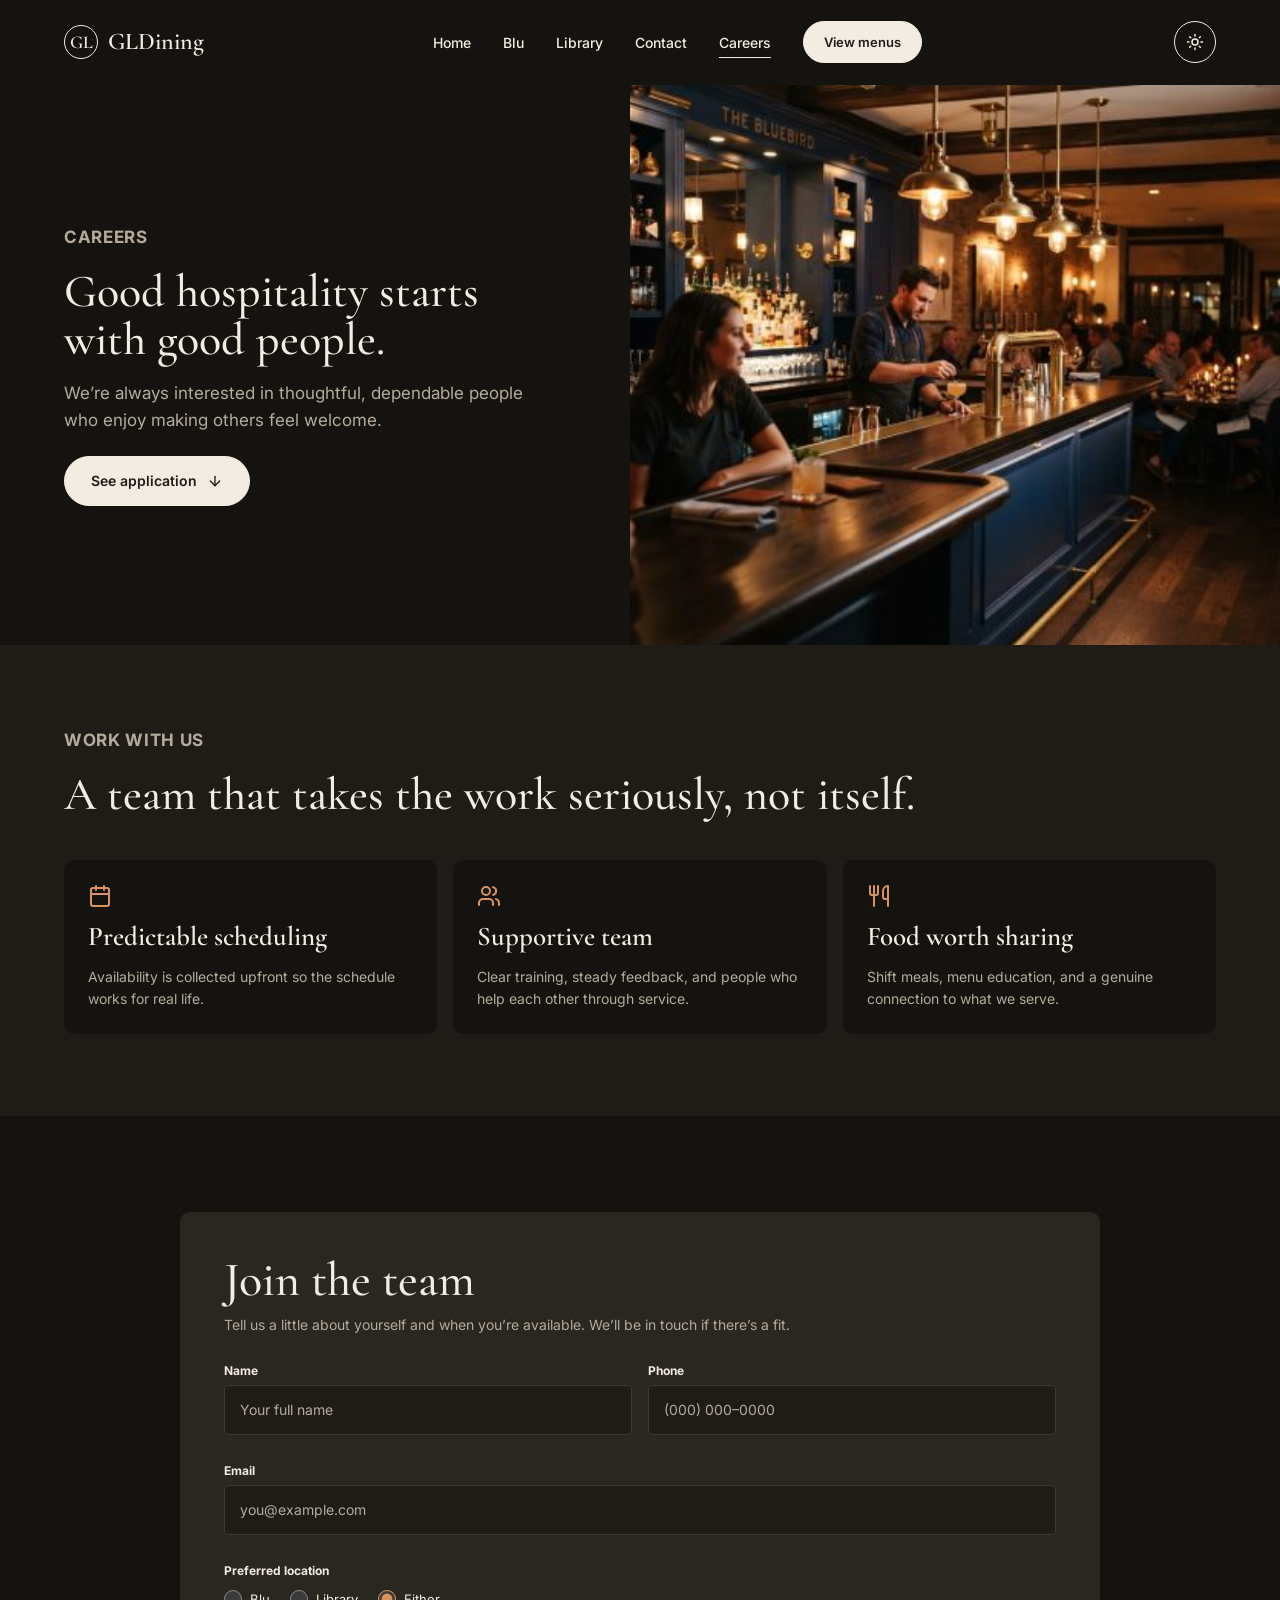
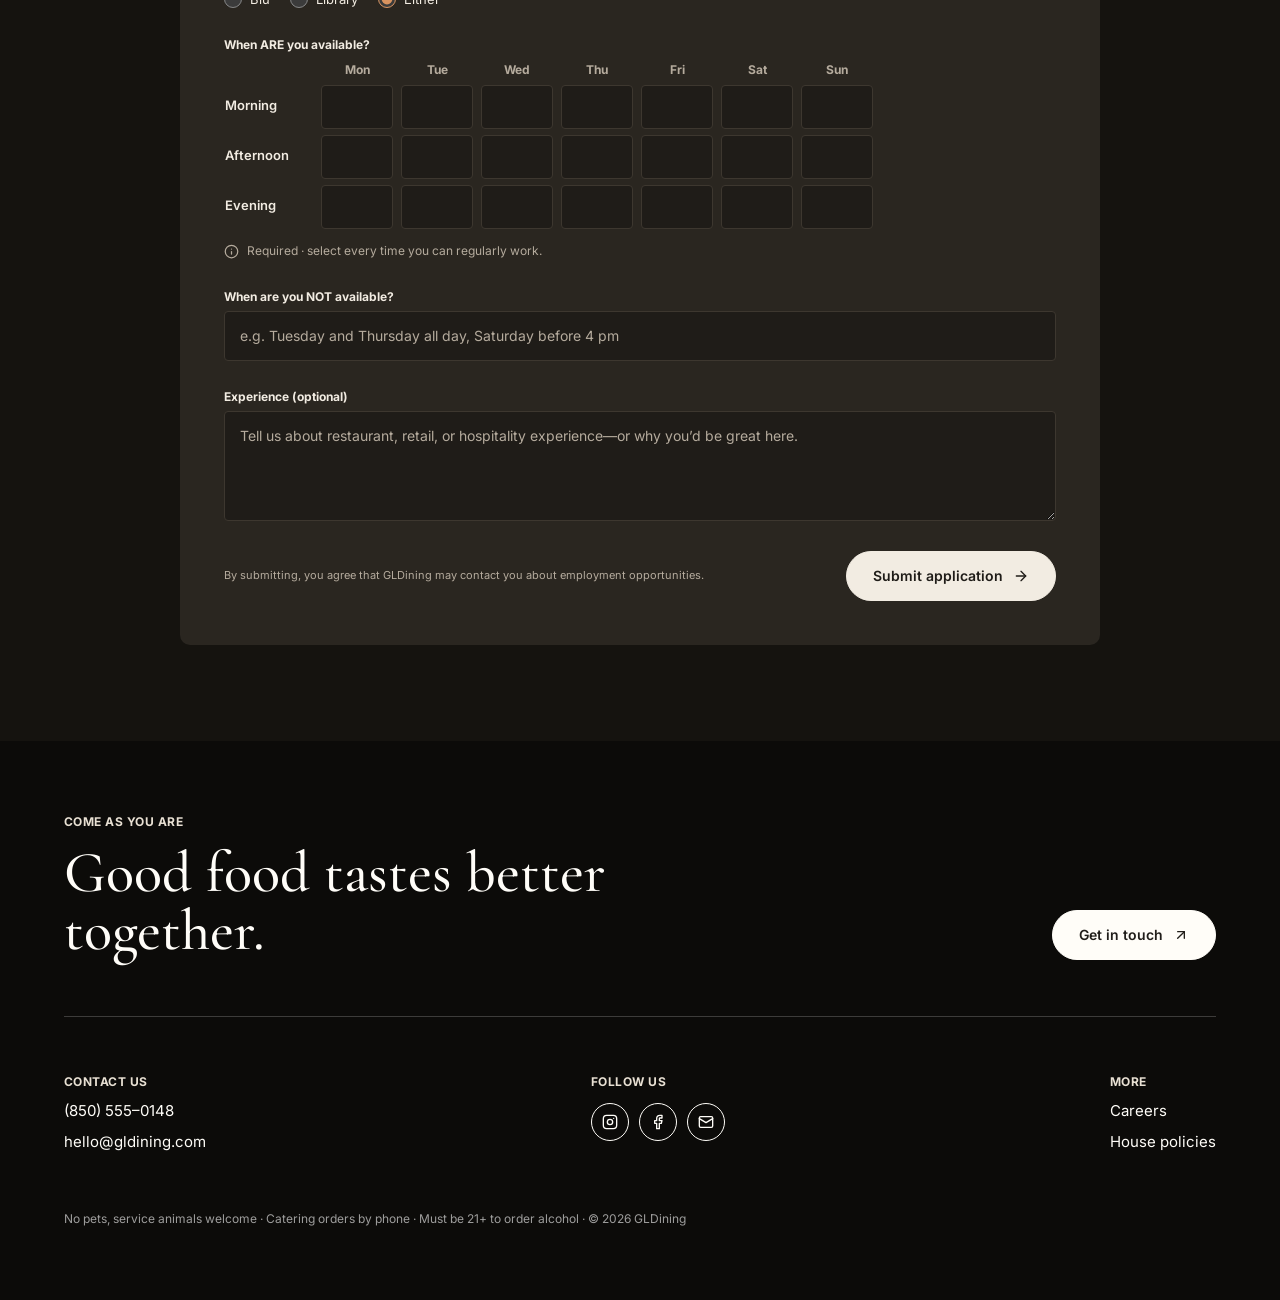
==== careers.html @ b461fb68 "Add files via upload - Add all 6 pages: Home, Blu, Library, Menu, Contact, Careers - Build shared n" ====
<!DOCTYPE html>
<html lang="en">
<head>
  <meta charset="UTF-8">
  <meta name="viewport" content="width=device-width, initial-scale=1.0">
  <title>Careers | GLDining</title>
  <meta name="description" content="Join the team at Blu and Library in Norman, OK.">
  <link rel="preconnect" href="https://fonts.googleapis.com">
  <link rel="preconnect" href="https://fonts.gstatic.com" crossorigin>
  <link href="https://fonts.googleapis.com/css2?family=Cormorant+Garamond:wght@500;600&amp;family=Inter:ital,wght@0,400;0,500;0,600;0,700;1,400&amp;display=swap" rel="stylesheet">
  <link rel="stylesheet" href="css/styles.css">
  <!-- Pick light or dark before the page draws (saved choice, otherwise dark after 6 pm) -->
  <script>
    (function () {
      var mode = null;
      try { mode = localStorage.getItem("gl-mode"); } catch (e) {}
      if (!mode) { var h = new Date().getHours(); mode = (h >= 18 || h < 6) ? "dark" : "light"; }
      document.documentElement.setAttribute("data-mode", mode);
    })();
  </script>
</head>
<body>
  <a class="skip-link" href="#main">Skip to content</a>

  <!-- ===== NAVIGATION (same on every page) ===== -->
  <header class="site-header">
    <nav class="nav" aria-label="Main">
      <a class="brand" href="index.html">
        <span class="brand-mono">GL</span>
        <span class="brand-name">GLDining</span>
      </a>
      <ul class="nav-links" id="nav-links">
        <li><a href="index.html">Home</a></li>
        <li><a href="blu.html">Blu</a></li>
        <li><a href="library.html">Library</a></li>
        <li><a href="contact.html">Contact</a></li>
        <li><a href="careers.html" aria-current="page">Careers</a></li>
        <li><a class="btn btn--sm btn--dark" href="menu.html">View menus</a></li>
      </ul>
      <div class="nav-actions">
        <button class="theme-toggle" type="button" aria-label="Switch to dark mode"><svg class="icon-moon" viewBox="0 0 24 24" fill="none" stroke="currentColor" stroke-width="2" stroke-linecap="round" stroke-linejoin="round" aria-hidden="true"><path d="M21 12.8A9 9 0 1 1 11.2 3a7 7 0 0 0 9.8 9.8z"/></svg><svg class="icon-sun" viewBox="0 0 24 24" fill="none" stroke="currentColor" stroke-width="2" stroke-linecap="round" stroke-linejoin="round" aria-hidden="true"><circle cx="12" cy="12" r="4"/><path d="M12 2v2M12 20v2M4.9 4.9l1.4 1.4M17.7 17.7l1.4 1.4M2 12h2M20 12h2M4.9 19.1l1.4-1.4M17.7 6.3l1.4-1.4"/></svg></button>
        <button class="nav-toggle" aria-label="Open menu" aria-expanded="false" aria-controls="nav-links"><svg viewBox="0 0 24 24" fill="none" stroke="currentColor" stroke-width="2" stroke-linecap="round" stroke-linejoin="round" aria-hidden="true"><path d="M4 6h16M4 12h16M4 18h16"/></svg></button>
      </div>
    </nav>
  </header>

  <main id="main">
    <section class="careers-hero">
      <div>
        <div class="section-heading">
          <p class="eyebrow">Careers</p>
          <h1 class="serif" style="font-size:46px;line-height:1.05">Good hospitality starts with good people.</h1>
          <p>We’re always interested in thoughtful, dependable people who enjoy making others feel welcome.</p>
        </div>
        <a class="btn btn--dark" href="#apply">See application <svg viewBox="0 0 24 24" fill="none" stroke="currentColor" stroke-width="2" stroke-linecap="round" stroke-linejoin="round" aria-hidden="true"><path d="M12 5v14"/><path d="m19 12-7 7-7-7"/></svg></a>
      </div>
      <img src="images/library-bar.jpg" alt="Bartender at work behind the bar">
    </section>

    <section class="section" style="background:var(--paper);padding-top:82px;padding-bottom:82px">
      <div class="section-heading">
        <p class="eyebrow">Work with us</p>
        <h2>A team that takes the work seriously, not itself.</h2>
      </div>
      <div class="benefits">
        <div class="benefit"><svg viewBox="0 0 24 24" fill="none" stroke="currentColor" stroke-width="2" stroke-linecap="round" stroke-linejoin="round" aria-hidden="true"><rect x="3" y="4" width="18" height="18" rx="2"/><path d="M16 2v4M8 2v4M3 10h18"/></svg><h3>Predictable scheduling</h3><p>Availability is collected upfront so the schedule works for real life.</p></div>
        <div class="benefit"><svg viewBox="0 0 24 24" fill="none" stroke="currentColor" stroke-width="2" stroke-linecap="round" stroke-linejoin="round" aria-hidden="true"><path d="M16 21v-2a4 4 0 0 0-4-4H6a4 4 0 0 0-4 4v2"/><circle cx="9" cy="7" r="4"/><path d="M22 21v-2a4 4 0 0 0-3-3.9M16 3.1a4 4 0 0 1 0 7.8"/></svg><h3>Supportive team</h3><p>Clear training, steady feedback, and people who help each other through service.</p></div>
        <div class="benefit"><svg viewBox="0 0 24 24" fill="none" stroke="currentColor" stroke-width="2" stroke-linecap="round" stroke-linejoin="round" aria-hidden="true"><path d="M3 2v7c0 1.1.9 2 2 2h4a2 2 0 0 0 2-2V2"/><path d="M7 2v20"/><path d="M21 15V2a5 5 0 0 0-5 5v6c0 1.1.9 2 2 2h3zm0 0v7"/></svg><h3>Food worth sharing</h3><p>Shift meals, menu education, and a genuine connection to what we serve.</p></div>
      </div>
    </section>

    <section class="apply" id="apply">
      <form class="apply-form" id="apply-form" novalidate>
        <div>
          <h2>Join the team</h2>
          <p class="lead">Tell us a little about yourself and when you’re available. We’ll be in touch if there’s a fit.</p>
        </div>

        <div class="field-row">
          <div class="field"><label for="name">Name</label><input id="name" name="name" type="text" autocomplete="name" placeholder="Your full name" required></div>
          <div class="field"><label for="phone">Phone</label><input id="phone" name="phone" type="tel" autocomplete="tel" placeholder="(000) 000–0000" required></div>
        </div>
        <div class="field"><label for="email">Email</label><input id="email" name="email" type="email" autocomplete="email" placeholder="you@example.com" required></div>

        <fieldset>
          <legend>Preferred location</legend>
          <div class="radios">
            <label><input type="radio" name="location" value="Blu"> Blu</label>
            <label><input type="radio" name="location" value="Library"> Library</label>
            <label><input type="radio" name="location" value="Either" checked> Either</label>
          </div>
        </fieldset>

        <div class="avail">
          <span class="field label" style="font:700 12px/1 var(--sans)">When ARE you available?</span>
          <div class="avail-scroll">
            <table class="avail-table">
              <thead><tr><td></td><th scope="col">Mon</th><th scope="col">Tue</th><th scope="col">Wed</th><th scope="col">Thu</th><th scope="col">Fri</th><th scope="col">Sat</th><th scope="col">Sun</th></tr></thead>
              <tbody>
                  <tr><th scope="row">Morning</th><td><button type="button" class="avail-cell" aria-pressed="false" data-slot="Mon Morning" aria-label="Mon morning"><svg viewBox="0 0 24 24" fill="none" stroke="currentColor" stroke-width="2" stroke-linecap="round" stroke-linejoin="round" aria-hidden="true"><path d="M20 6 9 17l-5-5"/></svg></button></td><td><button type="button" class="avail-cell" aria-pressed="false" data-slot="Tue Morning" aria-label="Tue morning"><svg viewBox="0 0 24 24" fill="none" stroke="currentColor" stroke-width="2" stroke-linecap="round" stroke-linejoin="round" aria-hidden="true"><path d="M20 6 9 17l-5-5"/></svg></button></td><td><button type="button" class="avail-cell" aria-pressed="false" data-slot="Wed Morning" aria-label="Wed morning"><svg viewBox="0 0 24 24" fill="none" stroke="currentColor" stroke-width="2" stroke-linecap="round" stroke-linejoin="round" aria-hidden="true"><path d="M20 6 9 17l-5-5"/></svg></button></td><td><button type="button" class="avail-cell" aria-pressed="false" data-slot="Thu Morning" aria-label="Thu morning"><svg viewBox="0 0 24 24" fill="none" stroke="currentColor" stroke-width="2" stroke-linecap="round" stroke-linejoin="round" aria-hidden="true"><path d="M20 6 9 17l-5-5"/></svg></button></td><td><button type="button" class="avail-cell" aria-pressed="false" data-slot="Fri Morning" aria-label="Fri morning"><svg viewBox="0 0 24 24" fill="none" stroke="currentColor" stroke-width="2" stroke-linecap="round" stroke-linejoin="round" aria-hidden="true"><path d="M20 6 9 17l-5-5"/></svg></button></td><td><button type="button" class="avail-cell" aria-pressed="false" data-slot="Sat Morning" aria-label="Sat morning"><svg viewBox="0 0 24 24" fill="none" stroke="currentColor" stroke-width="2" stroke-linecap="round" stroke-linejoin="round" aria-hidden="true"><path d="M20 6 9 17l-5-5"/></svg></button></td><td><button type="button" class="avail-cell" aria-pressed="false" data-slot="Sun Morning" aria-label="Sun morning"><svg viewBox="0 0 24 24" fill="none" stroke="currentColor" stroke-width="2" stroke-linecap="round" stroke-linejoin="round" aria-hidden="true"><path d="M20 6 9 17l-5-5"/></svg></button></td></tr>
                  <tr><th scope="row">Afternoon</th><td><button type="button" class="avail-cell" aria-pressed="false" data-slot="Mon Afternoon" aria-label="Mon afternoon"><svg viewBox="0 0 24 24" fill="none" stroke="currentColor" stroke-width="2" stroke-linecap="round" stroke-linejoin="round" aria-hidden="true"><path d="M20 6 9 17l-5-5"/></svg></button></td><td><button type="button" class="avail-cell" aria-pressed="false" data-slot="Tue Afternoon" aria-label="Tue afternoon"><svg viewBox="0 0 24 24" fill="none" stroke="currentColor" stroke-width="2" stroke-linecap="round" stroke-linejoin="round" aria-hidden="true"><path d="M20 6 9 17l-5-5"/></svg></button></td><td><button type="button" class="avail-cell" aria-pressed="false" data-slot="Wed Afternoon" aria-label="Wed afternoon"><svg viewBox="0 0 24 24" fill="none" stroke="currentColor" stroke-width="2" stroke-linecap="round" stroke-linejoin="round" aria-hidden="true"><path d="M20 6 9 17l-5-5"/></svg></button></td><td><button type="button" class="avail-cell" aria-pressed="false" data-slot="Thu Afternoon" aria-label="Thu afternoon"><svg viewBox="0 0 24 24" fill="none" stroke="currentColor" stroke-width="2" stroke-linecap="round" stroke-linejoin="round" aria-hidden="true"><path d="M20 6 9 17l-5-5"/></svg></button></td><td><button type="button" class="avail-cell" aria-pressed="false" data-slot="Fri Afternoon" aria-label="Fri afternoon"><svg viewBox="0 0 24 24" fill="none" stroke="currentColor" stroke-width="2" stroke-linecap="round" stroke-linejoin="round" aria-hidden="true"><path d="M20 6 9 17l-5-5"/></svg></button></td><td><button type="button" class="avail-cell" aria-pressed="false" data-slot="Sat Afternoon" aria-label="Sat afternoon"><svg viewBox="0 0 24 24" fill="none" stroke="currentColor" stroke-width="2" stroke-linecap="round" stroke-linejoin="round" aria-hidden="true"><path d="M20 6 9 17l-5-5"/></svg></button></td><td><button type="button" class="avail-cell" aria-pressed="false" data-slot="Sun Afternoon" aria-label="Sun afternoon"><svg viewBox="0 0 24 24" fill="none" stroke="currentColor" stroke-width="2" stroke-linecap="round" stroke-linejoin="round" aria-hidden="true"><path d="M20 6 9 17l-5-5"/></svg></button></td></tr>
                  <tr><th scope="row">Evening</th><td><button type="button" class="avail-cell" aria-pressed="false" data-slot="Mon Evening" aria-label="Mon evening"><svg viewBox="0 0 24 24" fill="none" stroke="currentColor" stroke-width="2" stroke-linecap="round" stroke-linejoin="round" aria-hidden="true"><path d="M20 6 9 17l-5-5"/></svg></button></td><td><button type="button" class="avail-cell" aria-pressed="false" data-slot="Tue Evening" aria-label="Tue evening"><svg viewBox="0 0 24 24" fill="none" stroke="currentColor" stroke-width="2" stroke-linecap="round" stroke-linejoin="round" aria-hidden="true"><path d="M20 6 9 17l-5-5"/></svg></button></td><td><button type="button" class="avail-cell" aria-pressed="false" data-slot="Wed Evening" aria-label="Wed evening"><svg viewBox="0 0 24 24" fill="none" stroke="currentColor" stroke-width="2" stroke-linecap="round" stroke-linejoin="round" aria-hidden="true"><path d="M20 6 9 17l-5-5"/></svg></button></td><td><button type="button" class="avail-cell" aria-pressed="false" data-slot="Thu Evening" aria-label="Thu evening"><svg viewBox="0 0 24 24" fill="none" stroke="currentColor" stroke-width="2" stroke-linecap="round" stroke-linejoin="round" aria-hidden="true"><path d="M20 6 9 17l-5-5"/></svg></button></td><td><button type="button" class="avail-cell" aria-pressed="false" data-slot="Fri Evening" aria-label="Fri evening"><svg viewBox="0 0 24 24" fill="none" stroke="currentColor" stroke-width="2" stroke-linecap="round" stroke-linejoin="round" aria-hidden="true"><path d="M20 6 9 17l-5-5"/></svg></button></td><td><button type="button" class="avail-cell" aria-pressed="false" data-slot="Sat Evening" aria-label="Sat evening"><svg viewBox="0 0 24 24" fill="none" stroke="currentColor" stroke-width="2" stroke-linecap="round" stroke-linejoin="round" aria-hidden="true"><path d="M20 6 9 17l-5-5"/></svg></button></td><td><button type="button" class="avail-cell" aria-pressed="false" data-slot="Sun Evening" aria-label="Sun evening"><svg viewBox="0 0 24 24" fill="none" stroke="currentColor" stroke-width="2" stroke-linecap="round" stroke-linejoin="round" aria-hidden="true"><path d="M20 6 9 17l-5-5"/></svg></button></td></tr>
              </tbody>
            </table>
          </div>
          <p class="helper" id="avail-helper"><svg viewBox="0 0 24 24" fill="none" stroke="currentColor" stroke-width="2" stroke-linecap="round" stroke-linejoin="round" aria-hidden="true"><circle cx="12" cy="12" r="10"/><path d="M12 16v-4M12 8h.01"/></svg> Required · select every time you can regularly work.</p>
        </div>

        <div class="field"><label for="unavailable">When are you NOT available?</label><input id="unavailable" name="unavailable" type="text" placeholder="e.g. Tuesday and Thursday all day, Saturday before 4 pm"></div>
        <div class="field"><label for="experience">Experience (optional)</label><textarea id="experience" name="experience" placeholder="Tell us about restaurant, retail, or hospitality experience—or why you’d be great here."></textarea></div>

        <p class="form-success" id="form-success" role="status">Thanks! Your application was received. We’ll reach out if there’s a fit.</p>

        <div class="form-action">
          <p>By submitting, you agree that GLDining may contact you about employment opportunities.</p>
          <button class="btn btn--dark" type="submit">Submit application <svg viewBox="0 0 24 24" fill="none" stroke="currentColor" stroke-width="2" stroke-linecap="round" stroke-linejoin="round" aria-hidden="true"><path d="M5 12h14"/><path d="m12 5 7 7-7 7"/></svg></button>
        </div>
      </form>
    </section>
  </main>

  <!-- ===== FOOTER (same on every page) ===== -->
  <footer class="site-footer">
    <div class="footer-head">
      <div>
        <p class="eyebrow">Come as you are</p>
        <h2>Good food tastes better together.</h2>
      </div>
      <a class="btn btn--light" href="contact.html">Get in touch <svg viewBox="0 0 24 24" fill="none" stroke="currentColor" stroke-width="2" stroke-linecap="round" stroke-linejoin="round" aria-hidden="true"><path d="M7 17 17 7"/><path d="M7 7h10v10"/></svg></a>
    </div>
    <div class="footer-divider"></div>
    <div class="footer-cols">
      <div>
        <p class="eyebrow">Contact us</p>
        <a href="tel:8505550148">(850) 555–0148</a>
        <a href="mailto:hello@gldining.com">hello@gldining.com</a>
      </div>
      <div>
        <p class="eyebrow">Follow us</p>
        <div class="socials">
          <a class="social" href="#" aria-label="Instagram"><svg viewBox="0 0 24 24" fill="none" stroke="currentColor" stroke-width="2" stroke-linecap="round" stroke-linejoin="round" aria-hidden="true"><rect x="2" y="2" width="20" height="20" rx="5"/><circle cx="12" cy="12" r="4"/><path d="M17.5 6.5h.01"/></svg></a>
          <a class="social" href="#" aria-label="Facebook"><svg viewBox="0 0 24 24" fill="none" stroke="currentColor" stroke-width="2" stroke-linecap="round" stroke-linejoin="round" aria-hidden="true"><path d="M18 2h-3a5 5 0 0 0-5 5v3H7v4h3v8h4v-8h3l1-4h-4V7a1 1 0 0 1 1-1h3z"/></svg></a>
          <a class="social" href="mailto:hello@gldining.com" aria-label="Email"><svg viewBox="0 0 24 24" fill="none" stroke="currentColor" stroke-width="2" stroke-linecap="round" stroke-linejoin="round" aria-hidden="true"><rect x="2" y="4" width="20" height="16" rx="2"/><path d="m22 7-10 6L2 7"/></svg></a>
        </div>
      </div>
      <div>
        <p class="eyebrow">More</p>
        <a href="careers.html">Careers</a>
        <a href="contact.html#policies">House policies</a>
      </div>
    </div>
    <p class="footer-note">No pets, service animals welcome · Catering orders by phone · Must be 21+ to order alcohol · © <span id="year">2026</span> GLDining</p>
  </footer>

  <script src="js/main.js"></script>
  <script src="js/careers.js"></script>
</body>
</html>
---- css/styles.css ----
/* =========================================================
   GL DINING — DESIGN SYSTEM
   Colors, fonts and spacing come straight from the Figma file.
   Change a value here and it updates across every page.
   ========================================================= */
:root {
  /* Base palette */
  --cream: #f4f0e7;      /* page background */
  --paper: #fffdf8;      /* cards, light sections */
  --sand: #e8e0d3;       /* secondary sections */
  --line: #cfc5b5;       /* borders and dividers */
  --ink: #211e1a;        /* main text, dark footer */
  --muted: #6d675e;      /* secondary text */
  --accent: #b86e3b;     /* small eyebrow accent */

  /* Blu (blue) */
  --blu: #1d4e89;
  --blu-dark: #0f2e57;
  --blu-tint: #e8e0d3;   /* warm tan section background */

  /* Library (red) */
  --lib: #8a2a2b;
  --lib-dark: #5a1a1c;
  --lib-tint: #e8e0d3;   /* warm tan section background */

  /* Type */
  --serif: "Cormorant Garamond", Georgia, serif;
  --sans: "Inter", system-ui, -apple-system, "Segoe UI", sans-serif;

  /* Fixed colors — stay the same in both themes (text on photos, footer) */
  --white: #fffdf8;
  --black: #211e1a;
  --footer: #211e1a;
  --footer-label: #e8e0d3;

  /* Layout */
  --pad-x: 64px;
  --max: 1440px;
  --radius: 10px;
}

/* =========================================================
   DARK MODE — same design, evening palette.
   Turned on by the moon button, or automatically after 6 pm.
   ========================================================= */
:root[data-mode="dark"] {
  color-scheme: dark;
  --cream: #15130f;
  --paper: #1f1c18;
  --sand: #2a2620;
  --line: #3d372f;
  --ink: #f2ece2;
  --muted: #b5ab9d;
  --accent: #d9935f;

  --blu: #8db8ea;
  --blu-dark: #0b2140;
  --blu-tint: #2a2620;

  --lib: #e8958f;
  --lib-dark: #3a1213;
  --lib-tint: #2a2620;

  --footer: #0c0b09;
}

body, .site-header, .section, .split, .find-us, .house, .menu-body, .menu-controls,
.locations, .apply-form, .restaurant-card, .offer-card, .location-full, .service {
  transition: background-color .3s ease, color .3s ease;
}

.theme-toggle {
  width: 42px; height: 42px; border-radius: 50%;
  border: 1px solid var(--ink); background: transparent; color: var(--ink);
  display: inline-flex; align-items: center; justify-content: center; cursor: pointer;
}
.theme-toggle svg { width: 18px; height: 18px; }
.theme-toggle .icon-sun { display: none; }
:root[data-mode="dark"] .theme-toggle .icon-sun { display: block; }
:root[data-mode="dark"] .theme-toggle .icon-moon { display: none; }
:root[data-mode="dark"] .map img, :root[data-mode="dark"] .directions img { filter: brightness(.85); }
.nav-links { margin-left: auto; }
.nav-actions { display: flex; align-items: center; gap: 10px; margin-left: 24px; }

/* ---------- Base ---------- */
*, *::before, *::after { box-sizing: border-box; }

html { scroll-behavior: smooth; }

body {
  margin: 0;
  background: var(--cream);
  color: var(--ink);
  font-family: var(--sans);
  font-size: 16px;
  line-height: 1.55;
  -webkit-font-smoothing: antialiased;
}

img { display: block; max-width: 100%; }
a { color: inherit; }
h1, h2, h3, p { margin: 0; }

.serif { font-family: var(--serif); font-weight: 500; }

.eyebrow {
  font-family: var(--sans);
  font-size: 12px;
  font-weight: 700;
  letter-spacing: .04em;
  text-transform: uppercase;
}

.section { padding: 96px var(--pad-x); }
.section-heading { display: flex; flex-direction: column; gap: 16px; }
.section-heading h2 { font-family: var(--serif); font-weight: 500; font-size: 46px; line-height: 1.05; }
.section-heading p { font-size: 17px; line-height: 1.6; color: var(--muted); }

.skip-link {
  position: absolute; left: -999px; top: 8px;
  background: var(--ink); color: var(--paper); padding: 8px 14px; border-radius: 999px; z-index: 100;
}
.skip-link:focus { left: 8px; }

:focus-visible { outline: 2px solid var(--accent); outline-offset: 3px; }

/* ---------- Buttons ---------- */
.btn {
  display: inline-flex; align-items: center; justify-content: center; gap: 10px;
  height: 50px; padding: 0 26px;
  border-radius: 999px; border: 1px solid var(--ink);
  background: var(--paper); color: var(--ink);
  font: 600 14px/1 var(--sans);
  text-decoration: none; cursor: pointer;
  transition: transform .15s ease, opacity .15s ease;
}
.btn:hover { transform: translateY(-1px); opacity: .92; }
.btn svg { width: 16px; height: 16px; flex: none; }
.btn--sm { height: 42px; padding: 0 20px; font-size: 13px; }
.btn--dark { background: var(--ink); color: var(--paper); }
.btn--light { background: var(--white); border-color: var(--white); color: var(--black); }
.btn--blu { background: var(--blu); border-color: var(--blu); color: var(--paper); }
.btn--lib { background: var(--lib); border-color: var(--lib); color: var(--paper); }

.text-link { font-weight: 700; font-size: 14px; text-decoration: none; }
.text-link:hover { text-decoration: underline; }

/* ---------- Navigation ---------- */
.site-header {
  position: sticky; top: 0; z-index: 50;
  background: var(--cream);
  border-bottom: 1px solid transparent;
}
.site-header.scrolled { border-bottom-color: var(--line); }

.nav {
  height: 84px; padding: 0 var(--pad-x);
  display: flex; align-items: center; justify-content: space-between;
}

.brand { display: flex; align-items: center; gap: 10px; text-decoration: none; color: var(--ink); }
.brand-mono {
  width: 34px; height: 34px; border-radius: 50%;
  border: 1px solid var(--ink);
  display: grid; place-items: center;
  font: 600 18px/1 var(--serif);
}
.brand-name { font: 600 24px/1 var(--serif); }

.nav-links { display: flex; align-items: center; gap: 32px; list-style: none; margin: 0; padding: 0; }
.nav-links a:not(.btn) { font: 500 14px/1 var(--sans); text-decoration: none; padding: 6px 0; border-bottom: 1px solid transparent; }
.nav-links a:not(.btn):hover,
.nav-links a[aria-current="page"] { border-bottom-color: var(--ink); }

.nav-toggle {
  display: none;
  width: 42px; height: 42px; border-radius: 50%;
  border: 1px solid var(--ink); background: transparent; color: var(--ink);
  align-items: center; justify-content: center; cursor: pointer;
}
.nav-toggle svg { width: 18px; height: 18px; }

/* ---------- Hero with slideshow ---------- */
.hero { position: relative; height: 760px; overflow: hidden; color: var(--white); }
.hero--restaurant { height: 720px; }

.slides { position: absolute; inset: 0; }
.slide {
  position: absolute; inset: 0;
  width: 100%; height: 100%; object-fit: cover;
  opacity: 0; transition: opacity 1.2s ease;
}
.slide.is-active { opacity: 1; }

.hero-scrim { position: absolute; inset: 0; background: linear-gradient(to bottom, rgba(0,0,0,.09), rgba(0,0,0,.72)); }
.hero--restaurant .hero-scrim { background: linear-gradient(to bottom, rgba(0,0,0,.09), rgba(0,0,0,.77)); }

.hero-content {
  position: absolute; left: var(--pad-x); right: var(--pad-x); bottom: 64px;
  display: flex; flex-direction: column; align-items: flex-start; gap: 22px;
}
.hero-title { font: 500 72px/0.98 var(--serif); max-width: 850px; }
.hero-text { font-size: 19px; line-height: 1.5; max-width: 620px; }
.hero-actions { display: flex; flex-wrap: wrap; gap: 10px; }

.hero--restaurant .hero-content { bottom: 58px; gap: 18px; }
.hero-name { font: 500 112px/0.82 var(--serif); }
.hero-tagline { font: 500 46px/1.06 var(--serif); max-width: 760px; }
.hero--restaurant .hero-text { font-size: 17px; line-height: 1.55; max-width: 600px; }

.slide-dots { position: absolute; top: 38px; right: var(--pad-x); display: flex; gap: 6px; }
.slide-dot {
  width: 8px; height: 8px; border-radius: 999px; padding: 0;
  border: none; background: rgba(255,253,248,.5); cursor: pointer;
  transition: width .3s ease, background .3s ease;
}
.slide-dot.is-active { width: 22px; background: var(--white); }

/* ---------- Home: restaurant cards ---------- */
.restaurant-grid { display: flex; gap: 28px; margin-top: 48px; }
.restaurant-card {
  flex: 1; background: var(--paper);
  box-shadow: 0 10px 30px rgba(33,30,26,.09);
  display: flex; flex-direction: column;
}
.restaurant-card img { width: 100%; height: 420px; object-fit: cover; }
.restaurant-card-body { padding: 36px; display: flex; flex-direction: column; gap: 18px; }
.restaurant-id { display: flex; align-items: baseline; justify-content: space-between; }
.restaurant-id h3 { font: 500 48px/1 var(--serif); }
.restaurant-id span { font-size: 12px; color: var(--muted); }
.restaurant-card p { color: var(--muted); line-height: 1.55; }
.card-actions { display: flex; flex-wrap: wrap; gap: 10px; }

/* ---------- Split feature (photo + text) ---------- */
.split { display: flex; background: var(--sand); }
.split > img { width: 50%; max-width: 720px; height: 470px; object-fit: cover; flex: none; }
.split-body { flex: 1; padding: 64px; display: flex; flex-direction: column; justify-content: center; align-items: flex-start; gap: 20px; }
.split-body h2 { font: 500 54px/1 var(--serif); }
.split-body p { font-size: 17px; color: var(--muted); }

/* ---------- Map ---------- */
.find-us { background: var(--paper); padding: 96px 0; display: flex; flex-direction: column; gap: 44px; }
.find-us .section-heading { padding: 0 var(--pad-x); }
.map { position: relative; height: 420px; background: var(--sand); overflow: hidden; }
.map img { width: 100%; height: 100%; object-fit: cover; }
.map-pin {
  position: absolute; display: inline-flex; align-items: center; gap: 7px;
  background: var(--paper); border-radius: 999px; padding: 8px 12px;
  font: 700 12px/1 var(--sans); text-decoration: none; color: var(--ink);
  box-shadow: 0 4px 14px rgba(33,30,26,.15);
}
.map-pin::before { content: ""; width: 8px; height: 8px; border-radius: 50%; background: var(--pin, var(--ink)); }
.map-pin--blu { --pin: var(--blu); left: 22.9%; top: 35.7%; }
.map-pin--lib { --pin: var(--lib); left: 58.3%; top: 60.7%; }

.location-cards { display: flex; gap: 24px; padding: 0 var(--pad-x); }
.location-card {
  flex: 1; border: 1px solid var(--line); border-radius: var(--radius);
  padding: 24px; display: flex; flex-direction: column; gap: 9px; font-size: 15px;
}
.location-card h3 { font: 600 28px/1.1 var(--serif); }
.location-card a { text-decoration: none; }
.location-card .muted { color: var(--muted); }

/* ---------- Restaurant switch ---------- */
.switch-bar { display: flex; align-items: center; gap: 24px; padding: 24px var(--pad-x); background: var(--cream); flex-wrap: wrap; }
.switch-bar .eyebrow { color: var(--muted); }
.switcher { display: inline-flex; gap: 4px; padding: 4px; border-radius: 999px; background: var(--sand); }
.switcher a, .switcher button {
  padding: 9px 18px; border-radius: 999px; border: none; background: transparent;
  font: 600 13px/1 var(--sans); color: var(--ink); text-decoration: none; cursor: pointer;
}
.switcher .is-blu { background: var(--blu); color: var(--paper); }
.switcher .is-lib { background: var(--lib); color: var(--paper); }

/* ---------- What we offer ---------- */
.offer { display: flex; flex-direction: column; gap: 44px; }
.offer--blu { background: var(--blu-tint); color: var(--blu); }
.offer--lib { background: var(--lib-tint); color: var(--lib); }
.offer .section-heading p { color: inherit; }
.offer-cards { display: flex; gap: 20px; }
.offer-card { flex: 1; background: var(--paper); border-radius: var(--radius); padding: 28px; display: flex; flex-direction: column; gap: 16px; text-decoration: none; }
.offer-icon { width: 44px; height: 44px; border-radius: 50%; display: grid; place-items: center; }
.offer--blu .offer-icon, .offer--lib .offer-icon { background: var(--cream); }
.offer-icon svg { width: 20px; height: 20px; }
.offer-card h3 { font: 600 30px/1 var(--serif); }
.offer-card p { font-size: 15px; line-height: 1.6; color: var(--muted); }
.offer-card .text-link { font-size: 13px; }

/* ---------- Hours & specials ---------- */
.hours-band { display: flex; color: var(--white); }
.hours-band--blu { background: var(--blu-dark); }
.hours-band--lib { background: var(--lib-dark); }
.hours-band > div { flex: 1; padding: 64px; display: flex; flex-direction: column; gap: 18px; }
.hours-band > div + div { background: rgba(255,255,255,.04); }
.hours-band h2 { font: 500 48px/1 var(--serif); }
.hours-band hr { width: 100%; border: none; border-top: 1px solid var(--line); margin: 0; }
.hours-row { display: flex; justify-content: space-between; font-size: 14px; }
.hours-row strong { font-weight: 600; }
.hours-band h3 { font: 600 27px/1.1 var(--serif); }
.hours-band p { font-size: 15px; }

/* ---------- Gallery ---------- */
.gallery { display: flex; flex-direction: column; gap: 44px; }
.gallery .section-heading { color: var(--blu); }
.gallery--lib .section-heading { color: var(--lib); }
.gallery .section-heading p { color: inherit; }
.gallery-grid { display: flex; gap: 20px; align-items: flex-start; }
.gallery-grid img { flex: 1; min-width: 0; height: 440px; object-fit: cover; border-radius: 4px; }
.gallery-grid img:nth-child(2) { height: 360px; }

.note {
  display: flex; align-items: center; gap: 16px; padding: 22px;
  background: var(--blu-tint); color: var(--blu); font-size: 15px;
}
.note svg { width: 22px; height: 22px; flex: none; }

/* ---------- House notes ---------- */
.house { background: var(--paper); padding: 70px var(--pad-x); display: flex; flex-direction: column; gap: 24px; }
.house h2 { font: 500 42px/1 var(--serif); }
.policy-list { display: flex; gap: 28px; list-style: none; margin: 0; padding: 0; }
.policy-list li { flex: 1; display: flex; gap: 10px; font-size: 14px; color: var(--muted); }
.policy-list svg { width: 18px; height: 18px; flex: none; margin-top: 2px; color: var(--blu); }
.page-lib .policy-list svg { color: var(--lib); }

/* ---------- Directions ---------- */
.directions { display: flex; }
.directions--blu { background: var(--blu-tint); }
.directions--lib { background: var(--lib-tint); }
.directions > img { width: 50%; max-width: 720px; height: 460px; object-fit: cover; flex: none; }
.directions-body { flex: 1; padding: 64px; display: flex; flex-direction: column; justify-content: center; align-items: flex-start; gap: 16px; }
.directions-body h2 { font: 500 52px/1 var(--serif); }
.directions--blu h2 { color: var(--blu); }
.directions--lib h2 { color: var(--lib); }
.directions-body .addr { font-weight: 600; font-size: 17px; text-decoration: none; }
.directions-body .phone { color: var(--muted); font-size: 15px; text-decoration: none; }

/* ---------- Menu page ---------- */
.menu-intro { display: flex; justify-content: space-between; align-items: flex-start; gap: 40px; padding: 76px var(--pad-x); }
.menu-intro .eyebrow { color: var(--blu); transition: color .2s; }
.menu-intro h1 { font: 500 82px/0.95 var(--serif); margin: 18px 0; }
.menu-intro p { max-width: 760px; font-size: 17px; color: var(--muted); }
.legend { background: var(--paper); border-radius: var(--radius); padding: 20px; width: 290px; flex: none; font-size: 13px; color: var(--muted); }
.legend .eyebrow { color: var(--ink); display: block; margin-bottom: 10px; }

.menu-controls { background: var(--sand); padding: 28px var(--pad-x); display: flex; flex-direction: column; gap: 20px; }
.menu-controls-top { display: flex; justify-content: space-between; align-items: center; gap: 16px; flex-wrap: wrap; }
.menu-controls-top > div { display: flex; align-items: center; gap: 14px; }
.menu-controls-top .eyebrow { color: var(--muted); }
.menu-controls .switcher { background: var(--sand); }
.menu-controls hr { border: none; border-top: 1px solid var(--line); margin: 0; }
.tabs, .chips { display: flex; flex-wrap: wrap; gap: 8px; }
.tab {
  padding: 11px 22px; border-radius: 999px; cursor: pointer;
  border: 1px solid var(--theme); background: transparent; color: var(--theme);
  font: 700 13px/1 var(--sans);
}
.tab[aria-selected="true"] { background: var(--theme); color: var(--paper); }
.chip {
  padding: 8px 14px; border-radius: 999px; border: 1px solid var(--line);
  background: transparent; font: 600 12px/1 var(--sans); color: var(--ink); text-decoration: none;
}
.chip:hover { background: var(--paper); }

.menu-body { background: var(--paper); padding: 78px var(--pad-x); display: flex; flex-direction: column; gap: 64px; }
.menu-columns { display: grid; grid-template-columns: 1fr 1px 1fr; gap: 0 74px; }
.menu-columns .col-divider { background: var(--line); }
.menu-col { display: flex; flex-direction: column; gap: 64px; }
.menu-cat h2 { font: 500 38px/1.2 var(--serif); color: var(--theme); scroll-margin-top: 110px; }
.menu-cat .cat-note { font-size: 13px; font-style: italic; color: var(--muted); }
.menu-item { padding: 18px 0; border-bottom: 1px solid var(--line); display: flex; flex-direction: column; gap: 8px; }
.menu-item-head { display: flex; align-items: baseline; gap: 16px; }
.menu-item-head h3 { flex: 1; font: 600 23px/1.1 var(--serif); }
.menu-item-head span { font: 700 15px/1 var(--sans); }
.menu-item p { font-size: 14px; line-height: 1.45; color: var(--muted); }
.menu-item .tags { font: 700 11px/1 var(--sans); color: var(--theme); }
.menu-empty { grid-column: 1 / -1; padding: 40px; border: 1px dashed var(--line); border-radius: var(--radius); text-align: center; color: var(--muted); }
.notice { display: flex; align-items: center; gap: 12px; padding: 20px; border-radius: 4px; background: var(--theme-tint); color: var(--theme); font-size: 13px; }
.notice svg { width: 18px; height: 18px; flex: none; }

.theme-blu { --theme: var(--blu); --theme-tint: var(--blu-tint); }
.theme-lib { --theme: var(--lib); --theme-tint: var(--lib-tint); }

/* ---------- Contact page ---------- */
.contact-intro { display: flex; align-items: center; gap: 70px; padding: 82px var(--pad-x); }
.contact-intro > div { flex: 1; display: flex; flex-direction: column; gap: 18px; }
.contact-intro img { width: 570px; height: 420px; object-fit: cover; border-radius: var(--radius); flex: none; }
.quick-contacts { display: flex; flex-wrap: wrap; gap: 10px; }

.locations { background: var(--sand); padding: 88px var(--pad-x); display: flex; flex-direction: column; gap: 40px; }
.location-grid { display: flex; gap: 20px; }
.location-full { flex: 1; background: var(--paper); border-radius: var(--radius); overflow: hidden; }
.location-full img { width: 100%; height: 300px; object-fit: cover; }
.location-full > div { padding: 32px; display: flex; flex-direction: column; gap: 22px; align-items: flex-start; }
.location-full h3 { font: 500 48px/1 var(--serif); }
.facts { display: flex; gap: 36px; width: 100%; }
.facts > div { flex: 1; display: flex; flex-direction: column; gap: 7px; font-size: 14px; line-height: 1.55; }
.facts .label { font: 700 11px/1 var(--sans); text-transform: uppercase; color: var(--muted); }
.facts a { text-decoration: none; }

.services { display: flex; gap: 20px; padding: 88px var(--pad-x); }
.service { flex: 1; border-radius: var(--radius); padding: 28px; display: flex; flex-direction: column; gap: 16px; font-size: 14px; }
.service svg.icon { width: 24px; height: 24px; }
.service h3 { font: 600 32px/1 var(--serif); }
.service--blu { background: var(--blu-tint); color: var(--blu); }
.service--lib { background: var(--lib-tint); color: var(--lib); }
.service--plain { background: var(--paper); border: 1px solid var(--line); }
.service--plain p { color: var(--muted); }
.service--plain svg.icon { color: var(--accent); }

.policies-bar { background: var(--sand); padding: 42px var(--pad-x); display: flex; justify-content: space-between; gap: 40px; }
.policies-bar h2 { font: 600 26px/1 var(--serif); }
.policies-bar p { max-width: 760px; font-size: 13px; color: var(--muted); }

/* ---------- Careers page ---------- */
.careers-hero { display: flex; background: var(--cream); }
.careers-hero > div { flex: 1; padding: 90px 70px 90px var(--pad-x); display: flex; flex-direction: column; justify-content: center; align-items: flex-start; gap: 22px; }
.careers-hero img { width: 650px; height: 560px; object-fit: cover; flex: none; }

.benefits { display: flex; gap: 16px; margin-top: 42px; }
.benefit { flex: 1; background: var(--cream); border-radius: var(--radius); padding: 24px; display: flex; flex-direction: column; gap: 14px; }
.benefit svg { width: 24px; height: 24px; color: var(--accent); }
.benefit h3 { font: 600 27px/1.1 var(--serif); }
.benefit p { font-size: 14px; color: var(--muted); }

.apply { padding: 96px 180px; }
.apply-form { background: var(--sand); border-radius: var(--radius); padding: 44px; display: flex; flex-direction: column; gap: 30px; }
.apply-form h2 { font: 500 48px/1 var(--serif); }
.apply-form .lead { font-size: 14px; color: var(--muted); margin-top: 10px; }
.field-row { display: flex; gap: 16px; }
.field { flex: 1; display: flex; flex-direction: column; gap: 8px; }
.field > label, .field > .label, fieldset legend { font: 700 12px/1 var(--sans); }
.field input, .field textarea {
  min-height: 50px; padding: 14px 15px; border-radius: 4px;
  border: 1px solid var(--line); background: var(--paper);
  font: 400 14px/1.4 var(--sans); color: var(--ink);
}
.field textarea { min-height: 110px; resize: vertical; }
.field input::placeholder, .field textarea::placeholder { color: var(--muted); }
.field input[aria-invalid="true"] { border-color: #b3261e; }

fieldset { border: none; margin: 0; padding: 0; }
fieldset legend { margin-bottom: 12px; padding: 0; }
.radios { display: flex; flex-wrap: wrap; gap: 20px; }
.radios label { display: flex; align-items: center; gap: 8px; font-size: 13px; cursor: pointer; }
.radios input { width: 18px; height: 18px; margin: 0; accent-color: var(--accent); }

.avail { display: flex; flex-direction: column; gap: 8px; }
.avail-scroll { overflow-x: auto; }
.avail-table { border-collapse: separate; border-spacing: 6px 4px; margin-left: -6px; }
.avail-table th { font: 700 12px/1 var(--sans); color: var(--muted); padding-bottom: 4px; width: 72px; }
.avail-table th[scope="row"] { font: 600 13px/1 var(--sans); color: var(--ink); text-align: left; width: 90px; }
.avail-cell {
  width: 72px; height: 44px; border-radius: 4px; cursor: pointer;
  border: 1px solid var(--line); background: var(--paper); color: var(--paper);
  display: grid; place-items: center;
}
.avail-cell svg { width: 14px; height: 14px; opacity: 0; }
.avail-cell[aria-pressed="true"] { background: var(--blu); border-color: var(--blu); }
.avail-cell[aria-pressed="true"] svg { opacity: 1; }
.helper { display: flex; align-items: center; gap: 8px; font-size: 12px; color: var(--muted); }
.helper svg { width: 15px; height: 15px; flex: none; }
.helper.error { color: #b3261e; }

.form-action { display: flex; justify-content: space-between; align-items: center; gap: 20px; }
.form-action p { max-width: 520px; font-size: 11px; color: var(--muted); }
.form-success { display: none; padding: 20px; border-radius: 4px; background: var(--blu-tint); color: var(--blu); font-size: 15px; }
.form-success.show { display: block; }

/* ---------- Footer ---------- */
.site-footer { background: var(--footer); color: var(--white); padding: 72px var(--pad-x); display: flex; flex-direction: column; gap: 56px; }
.footer-head { display: flex; justify-content: space-between; align-items: flex-end; gap: 24px; }
.footer-head > div { max-width: 640px; display: flex; flex-direction: column; gap: 12px; }
.footer-head .eyebrow, .footer-cols .eyebrow { color: var(--footer-label); }
.footer-head h2 { font: 500 58px/1 var(--serif); }
.footer-divider { height: 1px; background: rgba(255,255,255,.2); }
.footer-cols { display: flex; justify-content: space-between; gap: 32px; }
.footer-cols > div { display: flex; flex-direction: column; gap: 8px; font-size: 15px; }
.footer-cols a { text-decoration: none; }
.footer-cols a:hover { text-decoration: underline; }
.socials { display: flex; gap: 10px; margin-top: 4px; }
.social {
  width: 38px; height: 38px; border-radius: 50%;
  border: 1px solid currentColor; display: grid; place-items: center; text-decoration: none;
}
.social svg { width: 16px; height: 16px; }
.footer-note { font-size: 12px; color: rgba(255,255,255,.6); }

/* =========================================================
   RESPONSIVE — tablets and phones
   ========================================================= */
@media (max-width: 1100px) {
  :root { --pad-x: 40px; }
  .apply { padding: 80px var(--pad-x); }
  .careers-hero img, .contact-intro img { width: 45%; }
}

@media (max-width: 900px) {
  :root { --pad-x: 20px; }

  .nav { height: 68px; }
  .nav-toggle { display: inline-flex; }
  .nav-actions { margin-left: auto; }
  .nav-links {
    display: none;
    position: absolute; top: 68px; left: 0; right: 0;
    flex-direction: column; align-items: stretch; gap: 0;
    background: var(--cream); border-bottom: 1px solid var(--line);
    padding: 8px var(--pad-x) 20px;
  }
  .nav-links.open { display: flex; }
  .nav-links a:not(.btn) { padding: 14px 0; border-bottom: 1px solid var(--line); font-size: 16px; }
  .nav-links .btn { margin-top: 14px; }

  .section { padding: 60px var(--pad-x); }
  .section-heading h2 { font-size: 36px; }

  .hero { height: 620px; }
  .hero--restaurant { height: 620px; }
  .hero-content { bottom: 38px; }
  .hero-title { font-size: 46px; }
  .hero-text { font-size: 16px; }
  .hero-name { font-size: 64px; }
  .hero-tagline { font-size: 30px; }
  .slide-dots { top: 20px; }

  .restaurant-grid, .location-cards, .offer-cards, .gallery-grid,
  .policy-list, .location-grid, .services, .benefits, .field-row,
  .facts, .footer-cols { flex-direction: column; }

  .restaurant-card img { height: 260px; }
  .restaurant-card-body { padding: 24px; }

  .split, .directions, .hours-band, .contact-intro, .careers-hero, .menu-intro, .policies-bar, .footer-head { flex-direction: column; align-items: stretch; }
  .split > img, .directions > img, .careers-hero img, .contact-intro img { width: 100%; max-width: none; height: 300px; }
  .split-body, .directions-body, .hours-band > div { padding: 48px var(--pad-x); }
  .split-body h2, .directions-body h2 { font-size: 40px; }
  .careers-hero > div { padding: 54px var(--pad-x); }
  .contact-intro { gap: 32px; padding: 54px var(--pad-x); }

  .gallery-grid img, .gallery-grid img:nth-child(2) { width: 100%; height: 280px; flex: none; }

  .menu-intro h1 { font-size: 52px; }
  .legend { width: 100%; }
  .menu-columns { grid-template-columns: 1fr; }
  .menu-columns .col-divider { display: none; }
  .menu-col + .menu-col { margin-top: 64px; }

  .avail-table { border-spacing: 4px; margin-left: -4px; }
  .avail-table th { width: auto; font-size: 11px; }
  .avail-table th[scope="row"] { width: 52px; font-size: 12px; }
  .avail-cell { width: 30px; height: 36px; }

  .apply { padding: 60px var(--pad-x); }
  .apply-form { padding: 22px 16px; }
  .form-action { flex-direction: column; align-items: flex-start; }

  .footer-head h2 { font-size: 40px; }
}
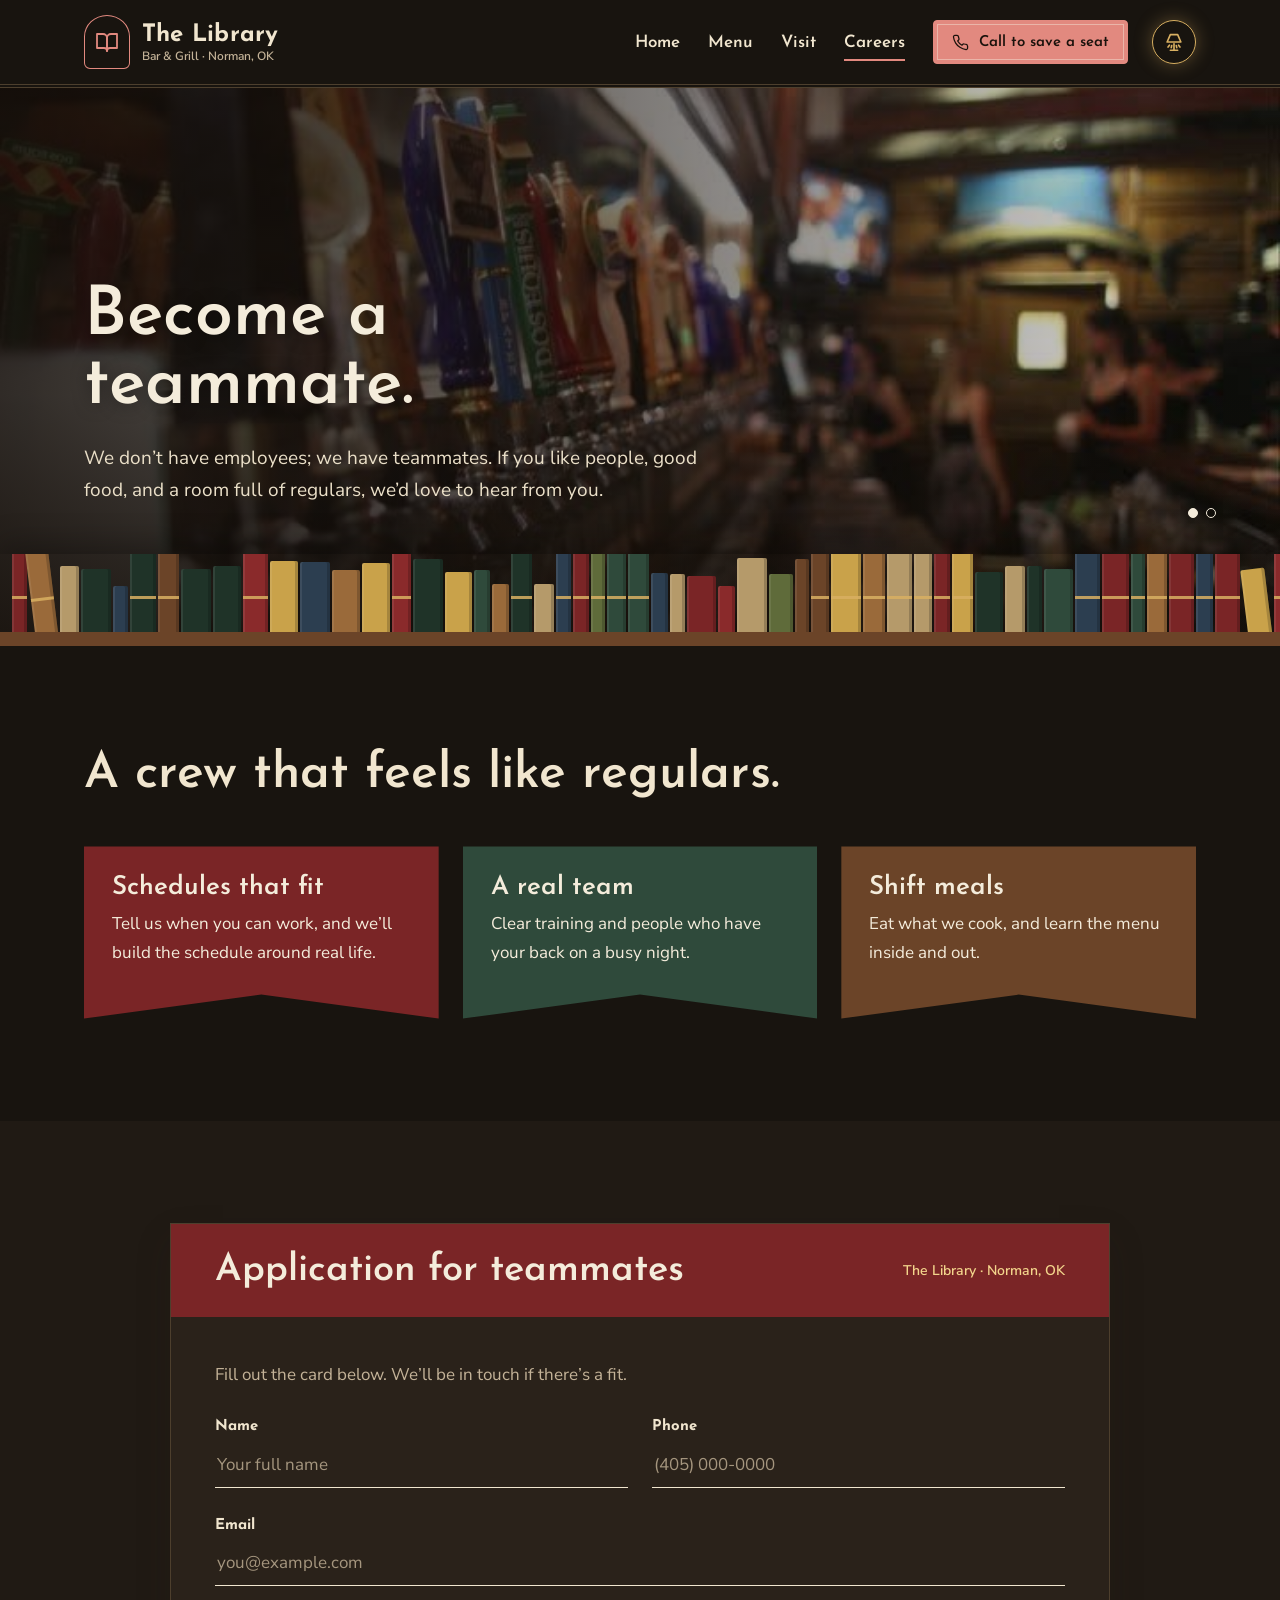
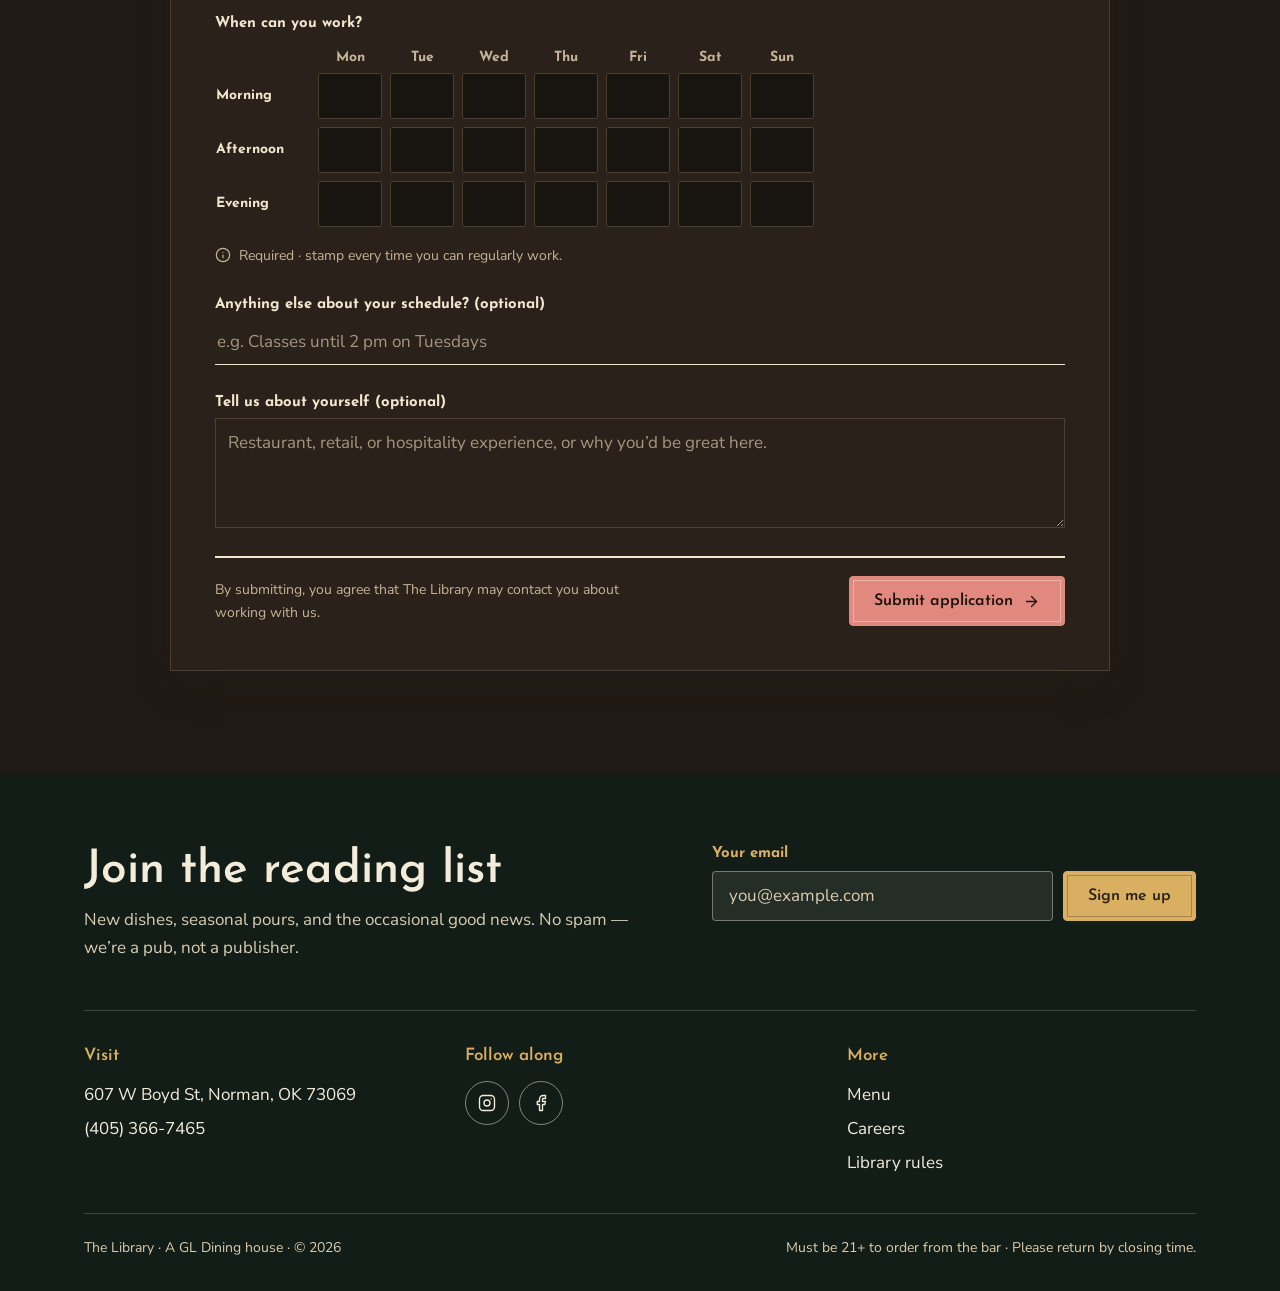
==== commit 83fb729d: "Add files via upload goodbye blu. hello adam" ====
--- a/careers.html
+++ b/careers.html
@@ -3,13 +3,13 @@
 <head>
   <meta charset="UTF-8">
   <meta name="viewport" content="width=device-width, initial-scale=1.0">
-  <title>Careers | GLDining</title>
-  <meta name="description" content="Join the team at Blu and Library in Norman, OK.">
+  <title>Careers | The Library, Norman OK</title>
+  <meta name="description" content="Become a teammate at The Library in Norman, Oklahoma.">
   <link rel="preconnect" href="https://fonts.googleapis.com">
   <link rel="preconnect" href="https://fonts.gstatic.com" crossorigin>
-  <link href="https://fonts.googleapis.com/css2?family=Cormorant+Garamond:wght@500;600&amp;family=Inter:ital,wght@0,400;0,500;0,600;0,700;1,400&amp;display=swap" rel="stylesheet">
+  <link href="https://fonts.googleapis.com/css2?family=Josefin+Sans:wght@400;600;700&amp;family=Nunito+Sans:wght@400;600;700&amp;display=swap" rel="stylesheet">
   <link rel="stylesheet" href="css/styles.css">
-  <!-- Pick light or dark before the page draws (saved choice, otherwise dark after 6 pm) -->
+  <!-- Light or "lamps low" before the page draws: saved choice, otherwise dark after 6 pm -->
   <script>
     (function () {
       var mode = null;
@@ -22,134 +22,144 @@
 <body>
   <a class="skip-link" href="#main">Skip to content</a>
 
-  <!-- ===== NAVIGATION (same on every page) ===== -->
+  <!-- ===== HEADER (same on every page) ===== -->
   <header class="site-header">
-    <nav class="nav" aria-label="Main">
+    <nav class="wrap nav" aria-label="Main">
       <a class="brand" href="index.html">
-        <span class="brand-mono">GL</span>
-        <span class="brand-name">GLDining</span>
+        <span class="brand-plate"><svg viewBox="0 0 24 24" fill="none" stroke="currentColor" stroke-width="1.8" stroke-linecap="round" stroke-linejoin="round" aria-hidden="true"><path d="M2 4h6a4 4 0 0 1 4 4v13a3 3 0 0 0-3-3H2z"/><path d="M22 4h-6a4 4 0 0 0-4 4v13a3 3 0 0 1 3-3h7z"/></svg></span>
+        <span class="brand-text"><span class="brand-name">The Library</span><span class="brand-sub">Bar &amp; Grill · Norman, OK</span></span>
       </a>
       <ul class="nav-links" id="nav-links">
-        <li><a href="index.html">Home</a></li>
-        <li><a href="blu.html">Blu</a></li>
-        <li><a href="library.html">Library</a></li>
-        <li><a href="contact.html">Contact</a></li>
-        <li><a href="careers.html" aria-current="page">Careers</a></li>
-        <li><a class="btn btn--sm btn--dark" href="menu.html">View menus</a></li>
+          <li><a href="index.html">Home</a></li>
+          <li><a href="menu.html">Menu</a></li>
+          <li><a href="contact.html">Visit</a></li>
+          <li><a href="careers.html" aria-current="page">Careers</a></li>
+          <li><a class="btn btn--sm" href="tel:4053667465"><svg viewBox="0 0 24 24" fill="none" stroke="currentColor" stroke-width="1.8" stroke-linecap="round" stroke-linejoin="round" aria-hidden="true"><path d="M22 16.9v3a2 2 0 0 1-2.2 2 19.8 19.8 0 0 1-8.6-3.1 19.5 19.5 0 0 1-6-6A19.8 19.8 0 0 1 2.1 4.2 2 2 0 0 1 4.1 2h3a2 2 0 0 1 2 1.7c.1.9.4 1.8.7 2.7a2 2 0 0 1-.5 2.1L8 9.8a16 16 0 0 0 6 6l1.3-1.3a2 2 0 0 1 2.1-.4c.9.3 1.8.6 2.7.7a2 2 0 0 1 1.7 2z"/></svg> Call to save a seat</a></li>
       </ul>
       <div class="nav-actions">
-        <button class="theme-toggle" type="button" aria-label="Switch to dark mode"><svg class="icon-moon" viewBox="0 0 24 24" fill="none" stroke="currentColor" stroke-width="2" stroke-linecap="round" stroke-linejoin="round" aria-hidden="true"><path d="M21 12.8A9 9 0 1 1 11.2 3a7 7 0 0 0 9.8 9.8z"/></svg><svg class="icon-sun" viewBox="0 0 24 24" fill="none" stroke="currentColor" stroke-width="2" stroke-linecap="round" stroke-linejoin="round" aria-hidden="true"><circle cx="12" cy="12" r="4"/><path d="M12 2v2M12 20v2M4.9 4.9l1.4 1.4M17.7 17.7l1.4 1.4M2 12h2M20 12h2M4.9 19.1l1.4-1.4M17.7 6.3l1.4-1.4"/></svg></button>
-        <button class="nav-toggle" aria-label="Open menu" aria-expanded="false" aria-controls="nav-links"><svg viewBox="0 0 24 24" fill="none" stroke="currentColor" stroke-width="2" stroke-linecap="round" stroke-linejoin="round" aria-hidden="true"><path d="M4 6h16M4 12h16M4 18h16"/></svg></button>
+        <button class="icon-btn lamp" type="button" aria-label="Dim the lamps (dark mode)"><svg viewBox="0 0 24 24" fill="none" stroke="currentColor" stroke-width="1.8" stroke-linecap="round" stroke-linejoin="round" aria-hidden="true"><path d="M8 21h8"/><path d="M12 21v-7"/><path d="M4.5 12h15L16 4H8z"/><g class="glow"><path d="M7 15.5 5.5 17.5M17 15.5l1.5 2M9.5 16l-.5 2.2M14.5 16l.5 2.2"/></g></svg></button>
+        <button class="icon-btn nav-toggle" type="button" aria-label="Open menu" aria-expanded="false" aria-controls="nav-links"><svg viewBox="0 0 24 24" fill="none" stroke="currentColor" stroke-width="1.8" stroke-linecap="round" stroke-linejoin="round" aria-hidden="true"><path d="M4 6h16M4 12h16M4 18h16"/></svg></button>
       </div>
     </nav>
   </header>
 
   <main id="main">
-    <section class="careers-hero">
-      <div>
-        <div class="section-heading">
-          <p class="eyebrow">Careers</p>
-          <h1 class="serif" style="font-size:46px;line-height:1.05">Good hospitality starts with good people.</h1>
-          <p>We’re always interested in thoughtful, dependable people who enjoy making others feel welcome.</p>
+    <section class="hero hero--page" data-slideshow>
+    <div class="slides">
+      <img class="slide is-active" src="images/bar-taps.jpg" alt="Draft taps along the bar">
+      <img class="slide" src="images/patio.jpg" alt="The brick patio under the green awning" loading="lazy">
+    </div>
+    <div class="hero-scrim"></div>
+    <div class="slide-dots"><button class="slide-dot is-active" aria-label="Show photo 1"></button><button class="slide-dot" aria-label="Show photo 2"></button></div>
+      <div class="wrap hero-inner">
+        <div class="hero-copy">
+          <h1>Become a teammate.</h1>
+          <p class="hero-lead">We don’t have employees; we have teammates. If you like people, good food, and a room full of regulars, we’d love to hear from you.</p>
         </div>
-        <a class="btn btn--dark" href="#apply">See application <svg viewBox="0 0 24 24" fill="none" stroke="currentColor" stroke-width="2" stroke-linecap="round" stroke-linejoin="round" aria-hidden="true"><path d="M12 5v14"/><path d="m19 12-7 7-7-7"/></svg></a>
       </div>
-      <img src="images/library-bar.jpg" alt="Bartender at work behind the bar">
+
+  <div class="shelf" aria-hidden="true"><span class="spine band" style="--w:15px;--h:63%;--c:#7a2526"></span><span class="spine band lean" style="--w:23px;--h:74%;--c:#9a6a3a"></span><span class="spine" style="--w:19px;--h:85%;--c:#b59a6a"></span><span class="spine" style="--w:30px;--h:81%;--c:#1f3328"></span><span class="spine" style="--w:15px;--h:59%;--c:#2c3e50"></span><span class="spine band" style="--w:26px;--h:85%;--c:#1f3328"></span><span class="spine band" style="--w:21px;--h:59%;--c:#6b4428"></span><span class="spine" style="--w:30px;--h:81%;--c:#1f3328"></span><span class="spine" style="--w:28px;--h:84%;--c:#1f3328"></span><span class="spine band" style="--w:25px;--h:81%;--c:#8a2a2b"></span><span class="spine" style="--w:28px;--h:91%;--c:#c9a24a"></span><span class="spine" style="--w:30px;--h:90%;--c:#2c3e50"></span><span class="spine" style="--w:28px;--h:80%;--c:#9a6a3a"></span><span class="spine" style="--w:28px;--h:89%;--c:#c9a24a"></span><span class="spine band" style="--w:19px;--h:75%;--c:#8a2a2b"></span><span class="spine" style="--w:30px;--h:93%;--c:#1f3328"></span><span class="spine" style="--w:27px;--h:77%;--c:#c9a24a"></span><span class="spine" style="--w:16px;--h:79%;--c:#2f4a3b"></span><span class="spine" style="--w:17px;--h:61%;--c:#9a6a3a"></span><span class="spine band" style="--w:21px;--h:64%;--c:#1f3328"></span><span class="spine" style="--w:20px;--h:61%;--c:#b59a6a"></span><span class="spine band" style="--w:15px;--h:81%;--c:#2c3e50"></span><span class="spine band" style="--w:16px;--h:65%;--c:#7a2526"></span><span class="spine band" style="--w:14px;--h:81%;--c:#5f6b3a"></span><span class="spine band" style="--w:19px;--h:91%;--c:#2f4a3b"></span><span class="spine band" style="--w:21px;--h:67%;--c:#2f4a3b"></span><span class="spine" style="--w:17px;--h:76%;--c:#2c3e50"></span><span class="spine" style="--w:15px;--h:74%;--c:#b59a6a"></span><span class="spine" style="--w:29px;--h:72%;--c:#7a2526"></span><span class="spine" style="--w:17px;--h:59%;--c:#8a2a2b"></span><span class="spine" style="--w:30px;--h:95%;--c:#b59a6a"></span><span class="spine" style="--w:24px;--h:74%;--c:#5f6b3a"></span><span class="spine" style="--w:14px;--h:93%;--c:#6b4428"></span><span class="spine band" style="--w:18px;--h:68%;--c:#6b4428"></span><span class="spine band" style="--w:30px;--h:60%;--c:#c9a24a"></span><span class="spine band" style="--w:22px;--h:63%;--c:#9a6a3a"></span><span class="spine band" style="--w:25px;--h:74%;--c:#b59a6a"></span><span class="spine band" style="--w:18px;--h:60%;--c:#b59a6a"></span><span class="spine band" style="--w:16px;--h:73%;--c:#7a2526"></span><span class="spine band" style="--w:21px;--h:64%;--c:#c9a24a"></span><span class="spine" style="--w:28px;--h:77%;--c:#1f3328"></span><span class="spine" style="--w:20px;--h:85%;--c:#b59a6a"></span><span class="spine" style="--w:15px;--h:84%;--c:#1f3328"></span><span class="spine" style="--w:29px;--h:81%;--c:#2f4a3b"></span><span class="spine band" style="--w:25px;--h:76%;--c:#2c3e50"></span><span class="spine band" style="--w:27px;--h:64%;--c:#7a2526"></span><span class="spine band" style="--w:14px;--h:86%;--c:#2f4a3b"></span><span class="spine band" style="--w:20px;--h:95%;--c:#9a6a3a"></span><span class="spine band" style="--w:25px;--h:77%;--c:#7a2526"></span><span class="spine band" style="--w:17px;--h:94%;--c:#2c3e50"></span><span class="spine band" style="--w:25px;--h:83%;--c:#7a2526"></span><span class="spine lean" style="--w:24px;--h:83%;--c:#c9a24a"></span><span class="spine band" style="--w:29px;--h:60%;--c:#8a2a2b"></span><span class="spine" style="--w:18px;--h:81%;--c:#5f6b3a"></span><span class="spine band" style="--w:27px;--h:89%;--c:#5f6b3a"></span><span class="spine" style="--w:22px;--h:93%;--c:#b59a6a"></span><span class="spine band" style="--w:16px;--h:95%;--c:#9a6a3a"></span><span class="spine" style="--w:18px;--h:84%;--c:#7a2526"></span><span class="spine band" style="--w:15px;--h:66%;--c:#5f6b3a"></span><span class="spine" style="--w:24px;--h:86%;--c:#6b4428"></span><span class="spine" style="--w:27px;--h:64%;--c:#2c3e50"></span><span class="spine" style="--w:22px;--h:68%;--c:#6b4428"></span><span class="spine" style="--w:26px;--h:80%;--c:#9a6a3a"></span><span class="spine" style="--w:14px;--h:96%;--c:#b59a6a"></span><span class="spine band" style="--w:30px;--h:61%;--c:#8a2a2b"></span><span class="spine" style="--w:27px;--h:88%;--c:#2c3e50"></span><span class="spine" style="--w:16px;--h:72%;--c:#1f3328"></span><span class="spine" style="--w:26px;--h:58%;--c:#2c3e50"></span><span class="spine band" style="--w:28px;--h:69%;--c:#7a2526"></span><span class="spine band" style="--w:26px;--h:71%;--c:#7a2526"></span><span class="spine" style="--w:20px;--h:75%;--c:#9a6a3a"></span><span class="spine" style="--w:18px;--h:58%;--c:#9a6a3a"></span><span class="spine" style="--w:30px;--h:94%;--c:#6b4428"></span><span class="spine" style="--w:16px;--h:80%;--c:#2f4a3b"></span><span class="spine" style="--w:16px;--h:95%;--c:#8a2a2b"></span><span class="spine" style="--w:28px;--h:75%;--c:#1f3328"></span><span class="spine band" style="--w:25px;--h:69%;--c:#b59a6a"></span><span class="spine" style="--w:18px;--h:61%;--c:#6b4428"></span><span class="spine band" style="--w:23px;--h:67%;--c:#2f4a3b"></span><span class="spine" style="--w:14px;--h:81%;--c:#2f4a3b"></span><span class="spine" style="--w:28px;--h:71%;--c:#5f6b3a"></span><span class="spine" style="--w:23px;--h:62%;--c:#5f6b3a"></span><span class="spine" style="--w:23px;--h:83%;--c:#1f3328"></span><span class="spine" style="--w:20px;--h:83%;--c:#9a6a3a"></span><span class="spine band" style="--w:30px;--h:63%;--c:#5f6b3a"></span><span class="spine band" style="--w:21px;--h:91%;--c:#5f6b3a"></span><span class="spine band" style="--w:26px;--h:81%;--c:#c9a24a"></span><span class="spine" style="--w:28px;--h:81%;--c:#6b4428"></span><span class="spine" style="--w:28px;--h:66%;--c:#8a2a2b"></span><span class="spine band" style="--w:22px;--h:78%;--c:#6b4428"></span><span class="spine band" style="--w:20px;--h:81%;--c:#6b4428"></span><span class="spine" style="--w:21px;--h:75%;--c:#1f3328"></span><span class="spine" style="--w:24px;--h:75%;--c:#9a6a3a"></span><span class="spine" style="--w:24px;--h:83%;--c:#5f6b3a"></span><span class="spine band" style="--w:16px;--h:81%;--c:#5f6b3a"></span><span class="spine band" style="--w:25px;--h:86%;--c:#8a2a2b"></span><span class="spine" style="--w:24px;--h:82%;--c:#6b4428"></span><span class="spine" style="--w:19px;--h:80%;--c:#7a2526"></span><span class="spine band" style="--w:27px;--h:58%;--c:#1f3328"></span><span class="spine" style="--w:26px;--h:92%;--c:#5f6b3a"></span><span class="spine" style="--w:25px;--h:78%;--c:#c9a24a"></span><span class="spine band" style="--w:18px;--h:71%;--c:#2c3e50"></span><span class="spine band" style="--w:22px;--h:63%;--c:#2c3e50"></span><span class="spine" style="--w:15px;--h:79%;--c:#2c3e50"></span><span class="spine band" style="--w:18px;--h:69%;--c:#7a2526"></span><span class="spine" style="--w:18px;--h:78%;--c:#1f3328"></span><span class="spine band" style="--w:26px;--h:72%;--c:#2f4a3b"></span><span class="spine" style="--w:24px;--h:92%;--c:#9a6a3a"></span><span class="spine band" style="--w:29px;--h:83%;--c:#8a2a2b"></span><span class="spine" style="--w:28px;--h:60%;--c:#7a2526"></span></div>
+
     </section>
-
-    <section class="section" style="background:var(--paper);padding-top:82px;padding-bottom:82px">
-      <div class="section-heading">
-        <p class="eyebrow">Work with us</p>
-        <h2>A team that takes the work seriously, not itself.</h2>
-      </div>
-      <div class="benefits">
-        <div class="benefit"><svg viewBox="0 0 24 24" fill="none" stroke="currentColor" stroke-width="2" stroke-linecap="round" stroke-linejoin="round" aria-hidden="true"><rect x="3" y="4" width="18" height="18" rx="2"/><path d="M16 2v4M8 2v4M3 10h18"/></svg><h3>Predictable scheduling</h3><p>Availability is collected upfront so the schedule works for real life.</p></div>
-        <div class="benefit"><svg viewBox="0 0 24 24" fill="none" stroke="currentColor" stroke-width="2" stroke-linecap="round" stroke-linejoin="round" aria-hidden="true"><path d="M16 21v-2a4 4 0 0 0-4-4H6a4 4 0 0 0-4 4v2"/><circle cx="9" cy="7" r="4"/><path d="M22 21v-2a4 4 0 0 0-3-3.9M16 3.1a4 4 0 0 1 0 7.8"/></svg><h3>Supportive team</h3><p>Clear training, steady feedback, and people who help each other through service.</p></div>
-        <div class="benefit"><svg viewBox="0 0 24 24" fill="none" stroke="currentColor" stroke-width="2" stroke-linecap="round" stroke-linejoin="round" aria-hidden="true"><path d="M3 2v7c0 1.1.9 2 2 2h4a2 2 0 0 0 2-2V2"/><path d="M7 2v20"/><path d="M21 15V2a5 5 0 0 0-5 5v6c0 1.1.9 2 2 2h3zm0 0v7"/></svg><h3>Food worth sharing</h3><p>Shift meals, menu education, and a genuine connection to what we serve.</p></div>
+    <section class="band">
+      <div class="wrap">
+        <div class="heading">
+          
+          <h2>A crew that feels like regulars.</h2>
+        </div>
+        <div class="perks">
+          <div class="bookmark"><h3>Schedules that fit</h3><p>Tell us when you can work, and we’ll build the schedule around real life.</p></div>
+          <div class="bookmark"><h3>A real team</h3><p>Clear training and people who have your back on a busy night.</p></div>
+          <div class="bookmark"><h3>Shift meals</h3><p>Eat what we cook, and learn the menu inside and out.</p></div>
+        </div>
       </div>
     </section>
 
-    <section class="apply" id="apply">
-      <form class="apply-form" id="apply-form" novalidate>
-        <div>
-          <h2>Join the team</h2>
-          <p class="lead">Tell us a little about yourself and when you’re available. We’ll be in touch if there’s a fit.</p>
+    <section class="band band--alt" id="apply">
+      <div class="wrap">
+        <div class="application">
+          <div class="application-head">
+            <h2>Application for teammates</h2>
+            <span>The Library · Norman, OK</span>
+          </div>
+          <form id="apply-form" novalidate>
+            <p class="lead">Fill out the card below. We’ll be in touch if there’s a fit.</p>
+            <div class="field-row">
+              <div class="field"><label for="name">Name</label><input id="name" name="name" type="text" autocomplete="name" placeholder="Your full name" required></div>
+              <div class="field"><label for="phone">Phone</label><input id="phone" name="phone" type="tel" autocomplete="tel" placeholder="(405) 000-0000" required></div>
+            </div>
+            <div class="field"><label for="email">Email</label><input id="email" name="email" type="email" autocomplete="email" placeholder="you@example.com" required></div>
+
+            <div class="avail">
+              <span class="group-label">When can you work?</span>
+              <div class="avail-scroll">
+                <table class="avail-table">
+                  <thead><tr><td></td><th scope="col">Mon</th><th scope="col">Tue</th><th scope="col">Wed</th><th scope="col">Thu</th><th scope="col">Fri</th><th scope="col">Sat</th><th scope="col">Sun</th></tr></thead>
+                  <tbody>
+                  <tr><th scope="row">Morning</th><td><button type="button" class="avail-cell" aria-pressed="false" data-slot="Mon Morning" aria-label="Mon morning"><svg viewBox="0 0 24 24" fill="none" stroke="currentColor" stroke-width="1.8" stroke-linecap="round" stroke-linejoin="round" aria-hidden="true"><circle cx="12" cy="12" r="9"/><path d="m8 12.5 2.8 2.8L16.5 9"/></svg></button></td><td><button type="button" class="avail-cell" aria-pressed="false" data-slot="Tue Morning" aria-label="Tue morning"><svg viewBox="0 0 24 24" fill="none" stroke="currentColor" stroke-width="1.8" stroke-linecap="round" stroke-linejoin="round" aria-hidden="true"><circle cx="12" cy="12" r="9"/><path d="m8 12.5 2.8 2.8L16.5 9"/></svg></button></td><td><button type="button" class="avail-cell" aria-pressed="false" data-slot="Wed Morning" aria-label="Wed morning"><svg viewBox="0 0 24 24" fill="none" stroke="currentColor" stroke-width="1.8" stroke-linecap="round" stroke-linejoin="round" aria-hidden="true"><circle cx="12" cy="12" r="9"/><path d="m8 12.5 2.8 2.8L16.5 9"/></svg></button></td><td><button type="button" class="avail-cell" aria-pressed="false" data-slot="Thu Morning" aria-label="Thu morning"><svg viewBox="0 0 24 24" fill="none" stroke="currentColor" stroke-width="1.8" stroke-linecap="round" stroke-linejoin="round" aria-hidden="true"><circle cx="12" cy="12" r="9"/><path d="m8 12.5 2.8 2.8L16.5 9"/></svg></button></td><td><button type="button" class="avail-cell" aria-pressed="false" data-slot="Fri Morning" aria-label="Fri morning"><svg viewBox="0 0 24 24" fill="none" stroke="currentColor" stroke-width="1.8" stroke-linecap="round" stroke-linejoin="round" aria-hidden="true"><circle cx="12" cy="12" r="9"/><path d="m8 12.5 2.8 2.8L16.5 9"/></svg></button></td><td><button type="button" class="avail-cell" aria-pressed="false" data-slot="Sat Morning" aria-label="Sat morning"><svg viewBox="0 0 24 24" fill="none" stroke="currentColor" stroke-width="1.8" stroke-linecap="round" stroke-linejoin="round" aria-hidden="true"><circle cx="12" cy="12" r="9"/><path d="m8 12.5 2.8 2.8L16.5 9"/></svg></button></td><td><button type="button" class="avail-cell" aria-pressed="false" data-slot="Sun Morning" aria-label="Sun morning"><svg viewBox="0 0 24 24" fill="none" stroke="currentColor" stroke-width="1.8" stroke-linecap="round" stroke-linejoin="round" aria-hidden="true"><circle cx="12" cy="12" r="9"/><path d="m8 12.5 2.8 2.8L16.5 9"/></svg></button></td></tr>
+                  <tr><th scope="row">Afternoon</th><td><button type="button" class="avail-cell" aria-pressed="false" data-slot="Mon Afternoon" aria-label="Mon afternoon"><svg viewBox="0 0 24 24" fill="none" stroke="currentColor" stroke-width="1.8" stroke-linecap="round" stroke-linejoin="round" aria-hidden="true"><circle cx="12" cy="12" r="9"/><path d="m8 12.5 2.8 2.8L16.5 9"/></svg></button></td><td><button type="button" class="avail-cell" aria-pressed="false" data-slot="Tue Afternoon" aria-label="Tue afternoon"><svg viewBox="0 0 24 24" fill="none" stroke="currentColor" stroke-width="1.8" stroke-linecap="round" stroke-linejoin="round" aria-hidden="true"><circle cx="12" cy="12" r="9"/><path d="m8 12.5 2.8 2.8L16.5 9"/></svg></button></td><td><button type="button" class="avail-cell" aria-pressed="false" data-slot="Wed Afternoon" aria-label="Wed afternoon"><svg viewBox="0 0 24 24" fill="none" stroke="currentColor" stroke-width="1.8" stroke-linecap="round" stroke-linejoin="round" aria-hidden="true"><circle cx="12" cy="12" r="9"/><path d="m8 12.5 2.8 2.8L16.5 9"/></svg></button></td><td><button type="button" class="avail-cell" aria-pressed="false" data-slot="Thu Afternoon" aria-label="Thu afternoon"><svg viewBox="0 0 24 24" fill="none" stroke="currentColor" stroke-width="1.8" stroke-linecap="round" stroke-linejoin="round" aria-hidden="true"><circle cx="12" cy="12" r="9"/><path d="m8 12.5 2.8 2.8L16.5 9"/></svg></button></td><td><button type="button" class="avail-cell" aria-pressed="false" data-slot="Fri Afternoon" aria-label="Fri afternoon"><svg viewBox="0 0 24 24" fill="none" stroke="currentColor" stroke-width="1.8" stroke-linecap="round" stroke-linejoin="round" aria-hidden="true"><circle cx="12" cy="12" r="9"/><path d="m8 12.5 2.8 2.8L16.5 9"/></svg></button></td><td><button type="button" class="avail-cell" aria-pressed="false" data-slot="Sat Afternoon" aria-label="Sat afternoon"><svg viewBox="0 0 24 24" fill="none" stroke="currentColor" stroke-width="1.8" stroke-linecap="round" stroke-linejoin="round" aria-hidden="true"><circle cx="12" cy="12" r="9"/><path d="m8 12.5 2.8 2.8L16.5 9"/></svg></button></td><td><button type="button" class="avail-cell" aria-pressed="false" data-slot="Sun Afternoon" aria-label="Sun afternoon"><svg viewBox="0 0 24 24" fill="none" stroke="currentColor" stroke-width="1.8" stroke-linecap="round" stroke-linejoin="round" aria-hidden="true"><circle cx="12" cy="12" r="9"/><path d="m8 12.5 2.8 2.8L16.5 9"/></svg></button></td></tr>
+                  <tr><th scope="row">Evening</th><td><button type="button" class="avail-cell" aria-pressed="false" data-slot="Mon Evening" aria-label="Mon evening"><svg viewBox="0 0 24 24" fill="none" stroke="currentColor" stroke-width="1.8" stroke-linecap="round" stroke-linejoin="round" aria-hidden="true"><circle cx="12" cy="12" r="9"/><path d="m8 12.5 2.8 2.8L16.5 9"/></svg></button></td><td><button type="button" class="avail-cell" aria-pressed="false" data-slot="Tue Evening" aria-label="Tue evening"><svg viewBox="0 0 24 24" fill="none" stroke="currentColor" stroke-width="1.8" stroke-linecap="round" stroke-linejoin="round" aria-hidden="true"><circle cx="12" cy="12" r="9"/><path d="m8 12.5 2.8 2.8L16.5 9"/></svg></button></td><td><button type="button" class="avail-cell" aria-pressed="false" data-slot="Wed Evening" aria-label="Wed evening"><svg viewBox="0 0 24 24" fill="none" stroke="currentColor" stroke-width="1.8" stroke-linecap="round" stroke-linejoin="round" aria-hidden="true"><circle cx="12" cy="12" r="9"/><path d="m8 12.5 2.8 2.8L16.5 9"/></svg></button></td><td><button type="button" class="avail-cell" aria-pressed="false" data-slot="Thu Evening" aria-label="Thu evening"><svg viewBox="0 0 24 24" fill="none" stroke="currentColor" stroke-width="1.8" stroke-linecap="round" stroke-linejoin="round" aria-hidden="true"><circle cx="12" cy="12" r="9"/><path d="m8 12.5 2.8 2.8L16.5 9"/></svg></button></td><td><button type="button" class="avail-cell" aria-pressed="false" data-slot="Fri Evening" aria-label="Fri evening"><svg viewBox="0 0 24 24" fill="none" stroke="currentColor" stroke-width="1.8" stroke-linecap="round" stroke-linejoin="round" aria-hidden="true"><circle cx="12" cy="12" r="9"/><path d="m8 12.5 2.8 2.8L16.5 9"/></svg></button></td><td><button type="button" class="avail-cell" aria-pressed="false" data-slot="Sat Evening" aria-label="Sat evening"><svg viewBox="0 0 24 24" fill="none" stroke="currentColor" stroke-width="1.8" stroke-linecap="round" stroke-linejoin="round" aria-hidden="true"><circle cx="12" cy="12" r="9"/><path d="m8 12.5 2.8 2.8L16.5 9"/></svg></button></td><td><button type="button" class="avail-cell" aria-pressed="false" data-slot="Sun Evening" aria-label="Sun evening"><svg viewBox="0 0 24 24" fill="none" stroke="currentColor" stroke-width="1.8" stroke-linecap="round" stroke-linejoin="round" aria-hidden="true"><circle cx="12" cy="12" r="9"/><path d="m8 12.5 2.8 2.8L16.5 9"/></svg></button></td></tr>
+                  </tbody>
+                </table>
+              </div>
+              <p class="helper" id="avail-helper"><svg viewBox="0 0 24 24" fill="none" stroke="currentColor" stroke-width="1.8" stroke-linecap="round" stroke-linejoin="round" aria-hidden="true"><circle cx="12" cy="12" r="10"/><path d="M12 16v-4M12 8h.01"/></svg> Required · stamp every time you can regularly work.</p>
+            </div>
+
+            <div class="field"><label for="unavailable">Anything else about your schedule? (optional)</label><input id="unavailable" name="unavailable" type="text" placeholder="e.g. Classes until 2 pm on Tuesdays"></div>
+            <div class="field"><label for="experience">Tell us about yourself (optional)</label><textarea id="experience" name="experience" placeholder="Restaurant, retail, or hospitality experience, or why you’d be great here."></textarea></div>
+
+            <p class="form-success" id="form-success" role="status">Thank you! Your application is filed. We’ll reach out if there’s a fit.</p>
+
+            <div class="form-action">
+              <p>By submitting, you agree that The Library may contact you about working with us.</p>
+              <button class="btn" type="submit">Submit application <svg viewBox="0 0 24 24" fill="none" stroke="currentColor" stroke-width="1.8" stroke-linecap="round" stroke-linejoin="round" aria-hidden="true"><path d="M5 12h14"/><path d="m12 5 7 7-7 7"/></svg></button>
+            </div>
+          </form>
         </div>
-
-        <div class="field-row">
-          <div class="field"><label for="name">Name</label><input id="name" name="name" type="text" autocomplete="name" placeholder="Your full name" required></div>
-          <div class="field"><label for="phone">Phone</label><input id="phone" name="phone" type="tel" autocomplete="tel" placeholder="(000) 000–0000" required></div>
-        </div>
-        <div class="field"><label for="email">Email</label><input id="email" name="email" type="email" autocomplete="email" placeholder="you@example.com" required></div>
-
-        <fieldset>
-          <legend>Preferred location</legend>
-          <div class="radios">
-            <label><input type="radio" name="location" value="Blu"> Blu</label>
-            <label><input type="radio" name="location" value="Library"> Library</label>
-            <label><input type="radio" name="location" value="Either" checked> Either</label>
-          </div>
-        </fieldset>
-
-        <div class="avail">
-          <span class="field label" style="font:700 12px/1 var(--sans)">When ARE you available?</span>
-          <div class="avail-scroll">
-            <table class="avail-table">
-              <thead><tr><td></td><th scope="col">Mon</th><th scope="col">Tue</th><th scope="col">Wed</th><th scope="col">Thu</th><th scope="col">Fri</th><th scope="col">Sat</th><th scope="col">Sun</th></tr></thead>
-              <tbody>
-                  <tr><th scope="row">Morning</th><td><button type="button" class="avail-cell" aria-pressed="false" data-slot="Mon Morning" aria-label="Mon morning"><svg viewBox="0 0 24 24" fill="none" stroke="currentColor" stroke-width="2" stroke-linecap="round" stroke-linejoin="round" aria-hidden="true"><path d="M20 6 9 17l-5-5"/></svg></button></td><td><button type="button" class="avail-cell" aria-pressed="false" data-slot="Tue Morning" aria-label="Tue morning"><svg viewBox="0 0 24 24" fill="none" stroke="currentColor" stroke-width="2" stroke-linecap="round" stroke-linejoin="round" aria-hidden="true"><path d="M20 6 9 17l-5-5"/></svg></button></td><td><button type="button" class="avail-cell" aria-pressed="false" data-slot="Wed Morning" aria-label="Wed morning"><svg viewBox="0 0 24 24" fill="none" stroke="currentColor" stroke-width="2" stroke-linecap="round" stroke-linejoin="round" aria-hidden="true"><path d="M20 6 9 17l-5-5"/></svg></button></td><td><button type="button" class="avail-cell" aria-pressed="false" data-slot="Thu Morning" aria-label="Thu morning"><svg viewBox="0 0 24 24" fill="none" stroke="currentColor" stroke-width="2" stroke-linecap="round" stroke-linejoin="round" aria-hidden="true"><path d="M20 6 9 17l-5-5"/></svg></button></td><td><button type="button" class="avail-cell" aria-pressed="false" data-slot="Fri Morning" aria-label="Fri morning"><svg viewBox="0 0 24 24" fill="none" stroke="currentColor" stroke-width="2" stroke-linecap="round" stroke-linejoin="round" aria-hidden="true"><path d="M20 6 9 17l-5-5"/></svg></button></td><td><button type="button" class="avail-cell" aria-pressed="false" data-slot="Sat Morning" aria-label="Sat morning"><svg viewBox="0 0 24 24" fill="none" stroke="currentColor" stroke-width="2" stroke-linecap="round" stroke-linejoin="round" aria-hidden="true"><path d="M20 6 9 17l-5-5"/></svg></button></td><td><button type="button" class="avail-cell" aria-pressed="false" data-slot="Sun Morning" aria-label="Sun morning"><svg viewBox="0 0 24 24" fill="none" stroke="currentColor" stroke-width="2" stroke-linecap="round" stroke-linejoin="round" aria-hidden="true"><path d="M20 6 9 17l-5-5"/></svg></button></td></tr>
-                  <tr><th scope="row">Afternoon</th><td><button type="button" class="avail-cell" aria-pressed="false" data-slot="Mon Afternoon" aria-label="Mon afternoon"><svg viewBox="0 0 24 24" fill="none" stroke="currentColor" stroke-width="2" stroke-linecap="round" stroke-linejoin="round" aria-hidden="true"><path d="M20 6 9 17l-5-5"/></svg></button></td><td><button type="button" class="avail-cell" aria-pressed="false" data-slot="Tue Afternoon" aria-label="Tue afternoon"><svg viewBox="0 0 24 24" fill="none" stroke="currentColor" stroke-width="2" stroke-linecap="round" stroke-linejoin="round" aria-hidden="true"><path d="M20 6 9 17l-5-5"/></svg></button></td><td><button type="button" class="avail-cell" aria-pressed="false" data-slot="Wed Afternoon" aria-label="Wed afternoon"><svg viewBox="0 0 24 24" fill="none" stroke="currentColor" stroke-width="2" stroke-linecap="round" stroke-linejoin="round" aria-hidden="true"><path d="M20 6 9 17l-5-5"/></svg></button></td><td><button type="button" class="avail-cell" aria-pressed="false" data-slot="Thu Afternoon" aria-label="Thu afternoon"><svg viewBox="0 0 24 24" fill="none" stroke="currentColor" stroke-width="2" stroke-linecap="round" stroke-linejoin="round" aria-hidden="true"><path d="M20 6 9 17l-5-5"/></svg></button></td><td><button type="button" class="avail-cell" aria-pressed="false" data-slot="Fri Afternoon" aria-label="Fri afternoon"><svg viewBox="0 0 24 24" fill="none" stroke="currentColor" stroke-width="2" stroke-linecap="round" stroke-linejoin="round" aria-hidden="true"><path d="M20 6 9 17l-5-5"/></svg></button></td><td><button type="button" class="avail-cell" aria-pressed="false" data-slot="Sat Afternoon" aria-label="Sat afternoon"><svg viewBox="0 0 24 24" fill="none" stroke="currentColor" stroke-width="2" stroke-linecap="round" stroke-linejoin="round" aria-hidden="true"><path d="M20 6 9 17l-5-5"/></svg></button></td><td><button type="button" class="avail-cell" aria-pressed="false" data-slot="Sun Afternoon" aria-label="Sun afternoon"><svg viewBox="0 0 24 24" fill="none" stroke="currentColor" stroke-width="2" stroke-linecap="round" stroke-linejoin="round" aria-hidden="true"><path d="M20 6 9 17l-5-5"/></svg></button></td></tr>
-                  <tr><th scope="row">Evening</th><td><button type="button" class="avail-cell" aria-pressed="false" data-slot="Mon Evening" aria-label="Mon evening"><svg viewBox="0 0 24 24" fill="none" stroke="currentColor" stroke-width="2" stroke-linecap="round" stroke-linejoin="round" aria-hidden="true"><path d="M20 6 9 17l-5-5"/></svg></button></td><td><button type="button" class="avail-cell" aria-pressed="false" data-slot="Tue Evening" aria-label="Tue evening"><svg viewBox="0 0 24 24" fill="none" stroke="currentColor" stroke-width="2" stroke-linecap="round" stroke-linejoin="round" aria-hidden="true"><path d="M20 6 9 17l-5-5"/></svg></button></td><td><button type="button" class="avail-cell" aria-pressed="false" data-slot="Wed Evening" aria-label="Wed evening"><svg viewBox="0 0 24 24" fill="none" stroke="currentColor" stroke-width="2" stroke-linecap="round" stroke-linejoin="round" aria-hidden="true"><path d="M20 6 9 17l-5-5"/></svg></button></td><td><button type="button" class="avail-cell" aria-pressed="false" data-slot="Thu Evening" aria-label="Thu evening"><svg viewBox="0 0 24 24" fill="none" stroke="currentColor" stroke-width="2" stroke-linecap="round" stroke-linejoin="round" aria-hidden="true"><path d="M20 6 9 17l-5-5"/></svg></button></td><td><button type="button" class="avail-cell" aria-pressed="false" data-slot="Fri Evening" aria-label="Fri evening"><svg viewBox="0 0 24 24" fill="none" stroke="currentColor" stroke-width="2" stroke-linecap="round" stroke-linejoin="round" aria-hidden="true"><path d="M20 6 9 17l-5-5"/></svg></button></td><td><button type="button" class="avail-cell" aria-pressed="false" data-slot="Sat Evening" aria-label="Sat evening"><svg viewBox="0 0 24 24" fill="none" stroke="currentColor" stroke-width="2" stroke-linecap="round" stroke-linejoin="round" aria-hidden="true"><path d="M20 6 9 17l-5-5"/></svg></button></td><td><button type="button" class="avail-cell" aria-pressed="false" data-slot="Sun Evening" aria-label="Sun evening"><svg viewBox="0 0 24 24" fill="none" stroke="currentColor" stroke-width="2" stroke-linecap="round" stroke-linejoin="round" aria-hidden="true"><path d="M20 6 9 17l-5-5"/></svg></button></td></tr>
-              </tbody>
-            </table>
-          </div>
-          <p class="helper" id="avail-helper"><svg viewBox="0 0 24 24" fill="none" stroke="currentColor" stroke-width="2" stroke-linecap="round" stroke-linejoin="round" aria-hidden="true"><circle cx="12" cy="12" r="10"/><path d="M12 16v-4M12 8h.01"/></svg> Required · select every time you can regularly work.</p>
-        </div>
-
-        <div class="field"><label for="unavailable">When are you NOT available?</label><input id="unavailable" name="unavailable" type="text" placeholder="e.g. Tuesday and Thursday all day, Saturday before 4 pm"></div>
-        <div class="field"><label for="experience">Experience (optional)</label><textarea id="experience" name="experience" placeholder="Tell us about restaurant, retail, or hospitality experience—or why you’d be great here."></textarea></div>
-
-        <p class="form-success" id="form-success" role="status">Thanks! Your application was received. We’ll reach out if there’s a fit.</p>
-
-        <div class="form-action">
-          <p>By submitting, you agree that GLDining may contact you about employment opportunities.</p>
-          <button class="btn btn--dark" type="submit">Submit application <svg viewBox="0 0 24 24" fill="none" stroke="currentColor" stroke-width="2" stroke-linecap="round" stroke-linejoin="round" aria-hidden="true"><path d="M5 12h14"/><path d="m12 5 7 7-7 7"/></svg></button>
-        </div>
-      </form>
+      </div>
     </section>
   </main>
 
   <!-- ===== FOOTER (same on every page) ===== -->
   <footer class="site-footer">
-    <div class="footer-head">
-      <div>
-        <p class="eyebrow">Come as you are</p>
-        <h2>Good food tastes better together.</h2>
+    <div class="wrap">
+      <div class="footer-top">
+        <div>
+          <h2>Join the reading list</h2>
+          <p>New dishes, seasonal pours, and the occasional good news. No spam — we’re a pub, not a publisher.</p>
+        </div>
+        <form class="signup" novalidate>
+          <label for="signup-email">Your email</label>
+          <input id="signup-email" type="email" autocomplete="email" placeholder="you@example.com" required>
+          <button class="btn btn--brass" type="submit">Sign me up</button>
+          <p class="signup-msg" role="status"></p>
+        </form>
       </div>
-      <a class="btn btn--light" href="contact.html">Get in touch <svg viewBox="0 0 24 24" fill="none" stroke="currentColor" stroke-width="2" stroke-linecap="round" stroke-linejoin="round" aria-hidden="true"><path d="M7 17 17 7"/><path d="M7 7h10v10"/></svg></a>
-    </div>
-    <div class="footer-divider"></div>
-    <div class="footer-cols">
-      <div>
-        <p class="eyebrow">Contact us</p>
-        <a href="tel:8505550148">(850) 555–0148</a>
-        <a href="mailto:hello@gldining.com">hello@gldining.com</a>
-      </div>
-      <div>
-        <p class="eyebrow">Follow us</p>
-        <div class="socials">
-          <a class="social" href="#" aria-label="Instagram"><svg viewBox="0 0 24 24" fill="none" stroke="currentColor" stroke-width="2" stroke-linecap="round" stroke-linejoin="round" aria-hidden="true"><rect x="2" y="2" width="20" height="20" rx="5"/><circle cx="12" cy="12" r="4"/><path d="M17.5 6.5h.01"/></svg></a>
-          <a class="social" href="#" aria-label="Facebook"><svg viewBox="0 0 24 24" fill="none" stroke="currentColor" stroke-width="2" stroke-linecap="round" stroke-linejoin="round" aria-hidden="true"><path d="M18 2h-3a5 5 0 0 0-5 5v3H7v4h3v8h4v-8h3l1-4h-4V7a1 1 0 0 1 1-1h3z"/></svg></a>
-          <a class="social" href="mailto:hello@gldining.com" aria-label="Email"><svg viewBox="0 0 24 24" fill="none" stroke="currentColor" stroke-width="2" stroke-linecap="round" stroke-linejoin="round" aria-hidden="true"><rect x="2" y="4" width="20" height="16" rx="2"/><path d="m22 7-10 6L2 7"/></svg></a>
+      <div class="footer-cols">
+        <div>
+          <h3>Visit</h3>
+          <a href="https://maps.google.com/?q=607+W+Boyd+St+Norman+OK" target="_blank" rel="noopener">607 W Boyd St, Norman, OK 73069</a>
+          <a href="tel:4053667465">(405) 366-7465</a>
+        </div>
+        <div>
+          <h3>Follow along</h3>
+          <div class="socials">
+            <a class="social" href="#" aria-label="Instagram"><svg viewBox="0 0 24 24" fill="none" stroke="currentColor" stroke-width="1.8" stroke-linecap="round" stroke-linejoin="round" aria-hidden="true"><rect x="2" y="2" width="20" height="20" rx="5"/><circle cx="12" cy="12" r="4"/><path d="M17.5 6.5h.01"/></svg></a>
+            <a class="social" href="#" aria-label="Facebook"><svg viewBox="0 0 24 24" fill="none" stroke="currentColor" stroke-width="1.8" stroke-linecap="round" stroke-linejoin="round" aria-hidden="true"><path d="M18 2h-3a5 5 0 0 0-5 5v3H7v4h3v8h4v-8h3l1-4h-4V7a1 1 0 0 1 1-1h3z"/></svg></a>
+          </div>
+        </div>
+        <div>
+          <h3>More</h3>
+          <a href="menu.html">Menu</a>
+          <a href="careers.html">Careers</a>
+          <a href="contact.html#rules">Library rules</a>
         </div>
       </div>
-      <div>
-        <p class="eyebrow">More</p>
-        <a href="careers.html">Careers</a>
-        <a href="contact.html#policies">House policies</a>
+      <div class="footer-bottom">
+        <span>The Library · A GL Dining house · © <span id="year">2026</span></span>
+        <span>Must be 21+ to order from the bar · Please return by closing time.</span>
       </div>
     </div>
-    <p class="footer-note">No pets, service animals welcome · Catering orders by phone · Must be 21+ to order alcohol · © <span id="year">2026</span> GLDining</p>
   </footer>
 
   <script src="js/main.js"></script>
--- a/css/styles.css
+++ b/css/styles.css
@@ -1,559 +1,554 @@
 /* =========================================================
-   GL DINING — DESIGN SYSTEM
-   Colors, fonts and spacing come straight from the Figma file.
-   Change a value here and it updates across every page.
+   THE LIBRARY — DESIGN SYSTEM
+   VOICE   cozy, a little whimsical, like an old reading room
+   IDEA    the site behaves like the library itself: book-spine
+           shelves, card-catalog menus, a date-due card for hours
+   COLOUR  shelf green + warm wood + oxblood leather + brass,
+           on aged parchment. "Lamps low" (dark) after 6 pm.
+   TYPE    sans-serif only (client request):
+           Josefin Sans for headings, Nunito Sans for reading
    ========================================================= */
 :root {
-  /* Base palette */
-  --cream: #f4f0e7;      /* page background */
-  --paper: #fffdf8;      /* cards, light sections */
-  --sand: #e8e0d3;       /* secondary sections */
-  --line: #cfc5b5;       /* borders and dividers */
-  --ink: #211e1a;        /* main text, dark footer */
-  --muted: #6d675e;      /* secondary text */
-  --accent: #b86e3b;     /* small eyebrow accent */
-
-  /* Blu (blue) */
-  --blu: #1d4e89;
-  --blu-dark: #0f2e57;
-  --blu-tint: #e8e0d3;   /* warm tan section background */
-
-  /* Library (red) */
-  --lib: #8a2a2b;
-  --lib-dark: #5a1a1c;
-  --lib-tint: #e8e0d3;   /* warm tan section background */
+  /* Paper & ink */
+  --paper: #f4ecdb;      /* page background, aged parchment */
+  --paper-2: #ebe0c8;    /* alternate sections */
+  --card: #fbf6ea;       /* index cards */
+  --ink: #2b2118;        /* main text */
+  --muted: #6b5a48;      /* secondary text */
+  --rule: #cdbb98;       /* lines and borders */
+
+  /* Library colors */
+  --green: #2f4a3b;      /* bookshelf green */
+  --green-deep: #1f3328; /* deep wall green */
+  --wood: #6b4428;       /* shelves, frames */
+  --wood-deep: #3e2716;  /* dark wood bands */
+  --red: #8a2a2b;        /* oxblood leather — brand color */
+  --brass: #b8893a;      /* lamps, handles, frames */
+  --mustard: #c9a24a;    /* velvet chair accent */
+
+  /* Fixed colors (same in both modes: text on dark wood/green) */
+  --cream: #f4ecdb;
+  --cream-dim: #d9ccb1;
 
   /* Type */
-  --serif: "Cormorant Garamond", Georgia, serif;
-  --sans: "Inter", system-ui, -apple-system, "Segoe UI", sans-serif;
-
-  /* Fixed colors — stay the same in both themes (text on photos, footer) */
-  --white: #fffdf8;
-  --black: #211e1a;
-  --footer: #211e1a;
-  --footer-label: #e8e0d3;
-
-  /* Layout */
-  --pad-x: 64px;
-  --max: 1440px;
-  --radius: 10px;
-}
-
-/* =========================================================
-   DARK MODE — same design, evening palette.
-   Turned on by the moon button, or automatically after 6 pm.
-   ========================================================= */
+  --display: "Josefin Sans", "Futura", "Century Gothic", sans-serif;
+  --body: "Nunito Sans", "Segoe UI", system-ui, sans-serif;
+
+  --pad-x: clamp(20px, 5vw, 72px);
+  --max: 1240px;
+}
+
+/* ---------- "Lamps low" — dark mode ---------- */
 :root[data-mode="dark"] {
   color-scheme: dark;
-  --cream: #15130f;
-  --paper: #1f1c18;
-  --sand: #2a2620;
-  --line: #3d372f;
-  --ink: #f2ece2;
-  --muted: #b5ab9d;
-  --accent: #d9935f;
-
-  --blu: #8db8ea;
-  --blu-dark: #0b2140;
-  --blu-tint: #2a2620;
-
-  --lib: #e8958f;
-  --lib-dark: #3a1213;
-  --lib-tint: #2a2620;
-
-  --footer: #0c0b09;
-}
-
-body, .site-header, .section, .split, .find-us, .house, .menu-body, .menu-controls,
-.locations, .apply-form, .restaurant-card, .offer-card, .location-full, .service {
-  transition: background-color .3s ease, color .3s ease;
-}
-
-.theme-toggle {
-  width: 42px; height: 42px; border-radius: 50%;
-  border: 1px solid var(--ink); background: transparent; color: var(--ink);
-  display: inline-flex; align-items: center; justify-content: center; cursor: pointer;
-}
-.theme-toggle svg { width: 18px; height: 18px; }
-.theme-toggle .icon-sun { display: none; }
-:root[data-mode="dark"] .theme-toggle .icon-sun { display: block; }
-:root[data-mode="dark"] .theme-toggle .icon-moon { display: none; }
-:root[data-mode="dark"] .map img, :root[data-mode="dark"] .directions img { filter: brightness(.85); }
-.nav-links { margin-left: auto; }
-.nav-actions { display: flex; align-items: center; gap: 10px; margin-left: 24px; }
+  --paper: #18140f;
+  --paper-2: #201a14;
+  --card: #2a221a;
+  --ink: #f1e6cf;
+  --muted: #c4b398;
+  --rule: #4d3f2d;
+  --green: #8fb39b;
+  --red: #e2897f;
+  --brass: #d9b062;
+  --mustard: #d9b062;
+  --green-deep: #121d17;
+  --wood-deep: #22160c;
+}
 
 /* ---------- Base ---------- */
 *, *::before, *::after { box-sizing: border-box; }
-
 html { scroll-behavior: smooth; }
-
 body {
   margin: 0;
-  background: var(--cream);
+  background: var(--paper);
   color: var(--ink);
-  font-family: var(--sans);
-  font-size: 16px;
-  line-height: 1.55;
-  -webkit-font-smoothing: antialiased;
-}
-
+  font: 400 17px/1.65 var(--body);
+  overflow-x: clip;
+  transition: background-color .4s ease, color .4s ease;
+}
 img { display: block; max-width: 100%; }
 a { color: inherit; }
 h1, h2, h3, p { margin: 0; }
-
-.serif { font-family: var(--serif); font-weight: 500; }
-
-.eyebrow {
-  font-family: var(--sans);
-  font-size: 12px;
-  font-weight: 700;
-  letter-spacing: .04em;
-  text-transform: uppercase;
-}
-
-.section { padding: 96px var(--pad-x); }
-.section-heading { display: flex; flex-direction: column; gap: 16px; }
-.section-heading h2 { font-family: var(--serif); font-weight: 500; font-size: 46px; line-height: 1.05; }
-.section-heading p { font-size: 17px; line-height: 1.6; color: var(--muted); }
-
-.skip-link {
-  position: absolute; left: -999px; top: 8px;
-  background: var(--ink); color: var(--paper); padding: 8px 14px; border-radius: 999px; z-index: 100;
-}
+h1, h2, h3 { font-family: var(--display); font-weight: 600; line-height: 1.08; text-wrap: balance; }
+
+.wrap { max-width: var(--max); margin: 0 auto; padding: 0 var(--pad-x); }
+.band { padding: clamp(56px, 8vw, 104px) 0; }
+.band--alt { background: var(--paper-2); }
+
+.skip-link { position: absolute; left: -999px; top: 8px; z-index: 100; background: var(--ink); color: var(--paper); padding: 8px 14px; border-radius: 4px; }
 .skip-link:focus { left: 8px; }
-
-:focus-visible { outline: 2px solid var(--accent); outline-offset: 3px; }
+:focus-visible { outline: 2px solid var(--brass); outline-offset: 3px; }
+
+/* Chapter labels: "Chapter I ❦ A word of welcome" */
+.chapter {
+  display: flex; align-items: center; gap: 12px;
+  font: 600 15px/1 var(--display); color: var(--red);
+}
+.chapter::after { content: ""; flex: 0 0 56px; height: 1px; background: currentColor; opacity: .5; }
+.chapter .fleuron { font-size: 18px; }
+
+.heading { display: flex; flex-direction: column; gap: 14px; max-width: 720px; }
+.heading h2 { font-size: clamp(34px, 4.4vw, 50px); }
+.heading p { color: var(--muted); font-size: 18px; }
 
 /* ---------- Buttons ---------- */
 .btn {
   display: inline-flex; align-items: center; justify-content: center; gap: 10px;
-  height: 50px; padding: 0 26px;
-  border-radius: 999px; border: 1px solid var(--ink);
-  background: var(--paper); color: var(--ink);
-  font: 600 14px/1 var(--sans);
-  text-decoration: none; cursor: pointer;
-  transition: transform .15s ease, opacity .15s ease;
-}
-.btn:hover { transform: translateY(-1px); opacity: .92; }
-.btn svg { width: 16px; height: 16px; flex: none; }
-.btn--sm { height: 42px; padding: 0 20px; font-size: 13px; }
-.btn--dark { background: var(--ink); color: var(--paper); }
-.btn--light { background: var(--white); border-color: var(--white); color: var(--black); }
-.btn--blu { background: var(--blu); border-color: var(--blu); color: var(--paper); }
-.btn--lib { background: var(--lib); border-color: var(--lib); color: var(--paper); }
-
-.text-link { font-weight: 700; font-size: 14px; text-decoration: none; }
-.text-link:hover { text-decoration: underline; }
-
-/* ---------- Navigation ---------- */
+  min-height: 50px; padding: 0 24px; border-radius: 4px;
+  border: 1px solid var(--red); background: var(--red); color: var(--cream);
+  box-shadow: inset 0 0 0 3px var(--red), inset 0 0 0 4px rgba(244,236,219,.45);
+  font: 600 16px/1 var(--display); text-decoration: none; cursor: pointer;
+  transition: transform .2s ease, filter .2s ease;
+}
+:root[data-mode="dark"] .btn { color: #1a120c; }
+.btn:hover { transform: translateY(-2px); filter: brightness(1.06); }
+.btn svg { width: 17px; height: 17px; flex: none; }
+.btn--brass { background: var(--mustard); border-color: var(--mustard); color: #2b2118; box-shadow: inset 0 0 0 3px var(--mustard), inset 0 0 0 4px rgba(43,33,24,.3); }
+:root[data-mode="dark"] .btn--brass { color: #2b2118; }
+.btn--ghost { background: transparent; color: var(--ink); border-color: var(--ink); box-shadow: none; }
+:root[data-mode="dark"] .btn--ghost { color: var(--ink); }
+.btn--light { background: transparent; color: var(--cream); border-color: var(--cream); box-shadow: none; }
+:root[data-mode="dark"] .btn--light { color: var(--cream); }
+.btn--sm { min-height: 44px; padding: 0 18px; font-size: 15px; }
+
+.link { font: 600 16px/1.2 var(--display); color: var(--red); text-decoration: none; border-bottom: 1px solid currentColor; }
+
+/* ---------- Header ---------- */
 .site-header {
   position: sticky; top: 0; z-index: 50;
-  background: var(--cream);
-  border-bottom: 1px solid transparent;
-}
-.site-header.scrolled { border-bottom-color: var(--line); }
-
-.nav {
-  height: 84px; padding: 0 var(--pad-x);
-  display: flex; align-items: center; justify-content: space-between;
-}
-
-.brand { display: flex; align-items: center; gap: 10px; text-decoration: none; color: var(--ink); }
-.brand-mono {
-  width: 34px; height: 34px; border-radius: 50%;
-  border: 1px solid var(--ink);
-  display: grid; place-items: center;
-  font: 600 18px/1 var(--serif);
-}
-.brand-name { font: 600 24px/1 var(--serif); }
-
-.nav-links { display: flex; align-items: center; gap: 32px; list-style: none; margin: 0; padding: 0; }
-.nav-links a:not(.btn) { font: 500 14px/1 var(--sans); text-decoration: none; padding: 6px 0; border-bottom: 1px solid transparent; }
-.nav-links a:not(.btn):hover,
-.nav-links a[aria-current="page"] { border-bottom-color: var(--ink); }
-
-.nav-toggle {
-  display: none;
-  width: 42px; height: 42px; border-radius: 50%;
-  border: 1px solid var(--ink); background: transparent; color: var(--ink);
-  align-items: center; justify-content: center; cursor: pointer;
-}
-.nav-toggle svg { width: 18px; height: 18px; }
-
-/* ---------- Hero with slideshow ---------- */
-.hero { position: relative; height: 760px; overflow: hidden; color: var(--white); }
-.hero--restaurant { height: 720px; }
-
+  background: var(--paper);
+  border-bottom: 4px double var(--rule);
+  transition: background-color .4s ease;
+}
+.nav { display: flex; align-items: center; gap: 24px; min-height: 84px; }
+
+.brand { display: flex; align-items: center; gap: 12px; text-decoration: none; color: var(--ink); margin-right: auto; }
+.brand-plate {
+  width: 46px; height: 54px; border: 1.5px solid var(--red); border-radius: 50% 50% 6px 6px / 40% 40% 6px 6px;
+  display: grid; place-items: center; color: var(--red);
+}
+.brand-plate svg { width: 24px; height: 24px; }
+.brand-text { display: flex; flex-direction: column; gap: 3px; }
+.brand-name { font: 700 24px/1 var(--display); letter-spacing: .01em; }
+.brand-sub { font: 600 12px/1 var(--body); color: var(--muted); }
+
+.nav-links { display: flex; align-items: center; gap: 28px; list-style: none; margin: 0; padding: 0; }
+.nav-links a:not(.btn) { font: 600 17px/1 var(--display); text-decoration: none; padding: 8px 0; border-bottom: 2px solid transparent; }
+.nav-links a:not(.btn):hover, .nav-links a[aria-current="page"] { border-bottom-color: var(--red); }
+
+.nav-actions { display: flex; align-items: center; gap: 8px; }
+.icon-btn {
+  width: 44px; height: 44px; border-radius: 50%;
+  border: 1px solid var(--rule); background: transparent; color: var(--ink);
+  display: inline-flex; align-items: center; justify-content: center; cursor: pointer;
+}
+.icon-btn svg { width: 22px; height: 22px; }
+.nav-toggle { display: none; }
+
+/* Lamp toggle glows when the lamps are low */
+.lamp .glow { opacity: 0; transition: opacity .3s; }
+:root[data-mode="dark"] .lamp { color: var(--brass); border-color: var(--brass); box-shadow: 0 0 18px rgba(217,176,98,.35); }
+:root[data-mode="dark"] .lamp .glow { opacity: 1; }
+
+/* ---------- Hero: full photo slideshow + books along the bottom ---------- */
+.hero {
+  position: relative; overflow: hidden; color: var(--cream);
+  min-height: clamp(600px, 88vh, 800px);
+  display: flex; flex-direction: column; justify-content: flex-end;
+  background: #1a120c;
+}
+.hero--page { min-height: clamp(440px, 62vh, 560px); }
 .slides { position: absolute; inset: 0; }
-.slide {
+.slide { position: absolute; inset: 0; width: 100%; height: 100%; object-fit: cover; opacity: 0; transition: opacity 1.4s ease; }
+.slide.is-active { opacity: 1; }
+.hero-scrim {
   position: absolute; inset: 0;
-  width: 100%; height: 100%; object-fit: cover;
-  opacity: 0; transition: opacity 1.2s ease;
-}
-.slide.is-active { opacity: 1; }
-
-.hero-scrim { position: absolute; inset: 0; background: linear-gradient(to bottom, rgba(0,0,0,.09), rgba(0,0,0,.72)); }
-.hero--restaurant .hero-scrim { background: linear-gradient(to bottom, rgba(0,0,0,.09), rgba(0,0,0,.77)); }
-
-.hero-content {
-  position: absolute; left: var(--pad-x); right: var(--pad-x); bottom: 64px;
-  display: flex; flex-direction: column; align-items: flex-start; gap: 22px;
-}
-.hero-title { font: 500 72px/0.98 var(--serif); max-width: 850px; }
-.hero-text { font-size: 19px; line-height: 1.5; max-width: 620px; }
-.hero-actions { display: flex; flex-wrap: wrap; gap: 10px; }
-
-.hero--restaurant .hero-content { bottom: 58px; gap: 18px; }
-.hero-name { font: 500 112px/0.82 var(--serif); }
-.hero-tagline { font: 500 46px/1.06 var(--serif); max-width: 760px; }
-.hero--restaurant .hero-text { font-size: 17px; line-height: 1.55; max-width: 600px; }
-
-.slide-dots { position: absolute; top: 38px; right: var(--pad-x); display: flex; gap: 6px; }
-.slide-dot {
-  width: 8px; height: 8px; border-radius: 999px; padding: 0;
-  border: none; background: rgba(255,253,248,.5); cursor: pointer;
-  transition: width .3s ease, background .3s ease;
-}
-.slide-dot.is-active { width: 22px; background: var(--white); }
-
-/* ---------- Home: restaurant cards ---------- */
-.restaurant-grid { display: flex; gap: 28px; margin-top: 48px; }
-.restaurant-card {
-  flex: 1; background: var(--paper);
-  box-shadow: 0 10px 30px rgba(33,30,26,.09);
-  display: flex; flex-direction: column;
-}
-.restaurant-card img { width: 100%; height: 420px; object-fit: cover; }
-.restaurant-card-body { padding: 36px; display: flex; flex-direction: column; gap: 18px; }
-.restaurant-id { display: flex; align-items: baseline; justify-content: space-between; }
-.restaurant-id h3 { font: 500 48px/1 var(--serif); }
-.restaurant-id span { font-size: 12px; color: var(--muted); }
-.restaurant-card p { color: var(--muted); line-height: 1.55; }
-.card-actions { display: flex; flex-wrap: wrap; gap: 10px; }
-
-/* ---------- Split feature (photo + text) ---------- */
-.split { display: flex; background: var(--sand); }
-.split > img { width: 50%; max-width: 720px; height: 470px; object-fit: cover; flex: none; }
-.split-body { flex: 1; padding: 64px; display: flex; flex-direction: column; justify-content: center; align-items: flex-start; gap: 20px; }
-.split-body h2 { font: 500 54px/1 var(--serif); }
-.split-body p { font-size: 17px; color: var(--muted); }
-
-/* ---------- Map ---------- */
-.find-us { background: var(--paper); padding: 96px 0; display: flex; flex-direction: column; gap: 44px; }
-.find-us .section-heading { padding: 0 var(--pad-x); }
-.map { position: relative; height: 420px; background: var(--sand); overflow: hidden; }
-.map img { width: 100%; height: 100%; object-fit: cover; }
-.map-pin {
-  position: absolute; display: inline-flex; align-items: center; gap: 7px;
-  background: var(--paper); border-radius: 999px; padding: 8px 12px;
-  font: 700 12px/1 var(--sans); text-decoration: none; color: var(--ink);
-  box-shadow: 0 4px 14px rgba(33,30,26,.15);
-}
-.map-pin::before { content: ""; width: 8px; height: 8px; border-radius: 50%; background: var(--pin, var(--ink)); }
-.map-pin--blu { --pin: var(--blu); left: 22.9%; top: 35.7%; }
-.map-pin--lib { --pin: var(--lib); left: 58.3%; top: 60.7%; }
-
-.location-cards { display: flex; gap: 24px; padding: 0 var(--pad-x); }
-.location-card {
-  flex: 1; border: 1px solid var(--line); border-radius: var(--radius);
-  padding: 24px; display: flex; flex-direction: column; gap: 9px; font-size: 15px;
-}
-.location-card h3 { font: 600 28px/1.1 var(--serif); }
-.location-card a { text-decoration: none; }
-.location-card .muted { color: var(--muted); }
-
-/* ---------- Restaurant switch ---------- */
-.switch-bar { display: flex; align-items: center; gap: 24px; padding: 24px var(--pad-x); background: var(--cream); flex-wrap: wrap; }
-.switch-bar .eyebrow { color: var(--muted); }
-.switcher { display: inline-flex; gap: 4px; padding: 4px; border-radius: 999px; background: var(--sand); }
-.switcher a, .switcher button {
-  padding: 9px 18px; border-radius: 999px; border: none; background: transparent;
-  font: 600 13px/1 var(--sans); color: var(--ink); text-decoration: none; cursor: pointer;
-}
-.switcher .is-blu { background: var(--blu); color: var(--paper); }
-.switcher .is-lib { background: var(--lib); color: var(--paper); }
-
-/* ---------- What we offer ---------- */
-.offer { display: flex; flex-direction: column; gap: 44px; }
-.offer--blu { background: var(--blu-tint); color: var(--blu); }
-.offer--lib { background: var(--lib-tint); color: var(--lib); }
-.offer .section-heading p { color: inherit; }
-.offer-cards { display: flex; gap: 20px; }
-.offer-card { flex: 1; background: var(--paper); border-radius: var(--radius); padding: 28px; display: flex; flex-direction: column; gap: 16px; text-decoration: none; }
-.offer-icon { width: 44px; height: 44px; border-radius: 50%; display: grid; place-items: center; }
-.offer--blu .offer-icon, .offer--lib .offer-icon { background: var(--cream); }
-.offer-icon svg { width: 20px; height: 20px; }
-.offer-card h3 { font: 600 30px/1 var(--serif); }
-.offer-card p { font-size: 15px; line-height: 1.6; color: var(--muted); }
-.offer-card .text-link { font-size: 13px; }
-
-/* ---------- Hours & specials ---------- */
-.hours-band { display: flex; color: var(--white); }
-.hours-band--blu { background: var(--blu-dark); }
-.hours-band--lib { background: var(--lib-dark); }
-.hours-band > div { flex: 1; padding: 64px; display: flex; flex-direction: column; gap: 18px; }
-.hours-band > div + div { background: rgba(255,255,255,.04); }
-.hours-band h2 { font: 500 48px/1 var(--serif); }
-.hours-band hr { width: 100%; border: none; border-top: 1px solid var(--line); margin: 0; }
-.hours-row { display: flex; justify-content: space-between; font-size: 14px; }
-.hours-row strong { font-weight: 600; }
-.hours-band h3 { font: 600 27px/1.1 var(--serif); }
-.hours-band p { font-size: 15px; }
-
-/* ---------- Gallery ---------- */
-.gallery { display: flex; flex-direction: column; gap: 44px; }
-.gallery .section-heading { color: var(--blu); }
-.gallery--lib .section-heading { color: var(--lib); }
-.gallery .section-heading p { color: inherit; }
-.gallery-grid { display: flex; gap: 20px; align-items: flex-start; }
-.gallery-grid img { flex: 1; min-width: 0; height: 440px; object-fit: cover; border-radius: 4px; }
-.gallery-grid img:nth-child(2) { height: 360px; }
-
-.note {
-  display: flex; align-items: center; gap: 16px; padding: 22px;
-  background: var(--blu-tint); color: var(--blu); font-size: 15px;
-}
-.note svg { width: 22px; height: 22px; flex: none; }
-
-/* ---------- House notes ---------- */
-.house { background: var(--paper); padding: 70px var(--pad-x); display: flex; flex-direction: column; gap: 24px; }
-.house h2 { font: 500 42px/1 var(--serif); }
-.policy-list { display: flex; gap: 28px; list-style: none; margin: 0; padding: 0; }
-.policy-list li { flex: 1; display: flex; gap: 10px; font-size: 14px; color: var(--muted); }
-.policy-list svg { width: 18px; height: 18px; flex: none; margin-top: 2px; color: var(--blu); }
-.page-lib .policy-list svg { color: var(--lib); }
-
-/* ---------- Directions ---------- */
-.directions { display: flex; }
-.directions--blu { background: var(--blu-tint); }
-.directions--lib { background: var(--lib-tint); }
-.directions > img { width: 50%; max-width: 720px; height: 460px; object-fit: cover; flex: none; }
-.directions-body { flex: 1; padding: 64px; display: flex; flex-direction: column; justify-content: center; align-items: flex-start; gap: 16px; }
-.directions-body h2 { font: 500 52px/1 var(--serif); }
-.directions--blu h2 { color: var(--blu); }
-.directions--lib h2 { color: var(--lib); }
-.directions-body .addr { font-weight: 600; font-size: 17px; text-decoration: none; }
-.directions-body .phone { color: var(--muted); font-size: 15px; text-decoration: none; }
-
-/* ---------- Menu page ---------- */
-.menu-intro { display: flex; justify-content: space-between; align-items: flex-start; gap: 40px; padding: 76px var(--pad-x); }
-.menu-intro .eyebrow { color: var(--blu); transition: color .2s; }
-.menu-intro h1 { font: 500 82px/0.95 var(--serif); margin: 18px 0; }
-.menu-intro p { max-width: 760px; font-size: 17px; color: var(--muted); }
-.legend { background: var(--paper); border-radius: var(--radius); padding: 20px; width: 290px; flex: none; font-size: 13px; color: var(--muted); }
-.legend .eyebrow { color: var(--ink); display: block; margin-bottom: 10px; }
-
-.menu-controls { background: var(--sand); padding: 28px var(--pad-x); display: flex; flex-direction: column; gap: 20px; }
-.menu-controls-top { display: flex; justify-content: space-between; align-items: center; gap: 16px; flex-wrap: wrap; }
-.menu-controls-top > div { display: flex; align-items: center; gap: 14px; }
-.menu-controls-top .eyebrow { color: var(--muted); }
-.menu-controls .switcher { background: var(--sand); }
-.menu-controls hr { border: none; border-top: 1px solid var(--line); margin: 0; }
-.tabs, .chips { display: flex; flex-wrap: wrap; gap: 8px; }
-.tab {
-  padding: 11px 22px; border-radius: 999px; cursor: pointer;
-  border: 1px solid var(--theme); background: transparent; color: var(--theme);
-  font: 700 13px/1 var(--sans);
-}
-.tab[aria-selected="true"] { background: var(--theme); color: var(--paper); }
-.chip {
-  padding: 8px 14px; border-radius: 999px; border: 1px solid var(--line);
-  background: transparent; font: 600 12px/1 var(--sans); color: var(--ink); text-decoration: none;
-}
-.chip:hover { background: var(--paper); }
-
-.menu-body { background: var(--paper); padding: 78px var(--pad-x); display: flex; flex-direction: column; gap: 64px; }
-.menu-columns { display: grid; grid-template-columns: 1fr 1px 1fr; gap: 0 74px; }
-.menu-columns .col-divider { background: var(--line); }
-.menu-col { display: flex; flex-direction: column; gap: 64px; }
-.menu-cat h2 { font: 500 38px/1.2 var(--serif); color: var(--theme); scroll-margin-top: 110px; }
-.menu-cat .cat-note { font-size: 13px; font-style: italic; color: var(--muted); }
-.menu-item { padding: 18px 0; border-bottom: 1px solid var(--line); display: flex; flex-direction: column; gap: 8px; }
-.menu-item-head { display: flex; align-items: baseline; gap: 16px; }
-.menu-item-head h3 { flex: 1; font: 600 23px/1.1 var(--serif); }
-.menu-item-head span { font: 700 15px/1 var(--sans); }
-.menu-item p { font-size: 14px; line-height: 1.45; color: var(--muted); }
-.menu-item .tags { font: 700 11px/1 var(--sans); color: var(--theme); }
-.menu-empty { grid-column: 1 / -1; padding: 40px; border: 1px dashed var(--line); border-radius: var(--radius); text-align: center; color: var(--muted); }
-.notice { display: flex; align-items: center; gap: 12px; padding: 20px; border-radius: 4px; background: var(--theme-tint); color: var(--theme); font-size: 13px; }
-.notice svg { width: 18px; height: 18px; flex: none; }
-
-.theme-blu { --theme: var(--blu); --theme-tint: var(--blu-tint); }
-.theme-lib { --theme: var(--lib); --theme-tint: var(--lib-tint); }
-
-/* ---------- Contact page ---------- */
-.contact-intro { display: flex; align-items: center; gap: 70px; padding: 82px var(--pad-x); }
-.contact-intro > div { flex: 1; display: flex; flex-direction: column; gap: 18px; }
-.contact-intro img { width: 570px; height: 420px; object-fit: cover; border-radius: var(--radius); flex: none; }
-.quick-contacts { display: flex; flex-wrap: wrap; gap: 10px; }
-
-.locations { background: var(--sand); padding: 88px var(--pad-x); display: flex; flex-direction: column; gap: 40px; }
-.location-grid { display: flex; gap: 20px; }
-.location-full { flex: 1; background: var(--paper); border-radius: var(--radius); overflow: hidden; }
-.location-full img { width: 100%; height: 300px; object-fit: cover; }
-.location-full > div { padding: 32px; display: flex; flex-direction: column; gap: 22px; align-items: flex-start; }
-.location-full h3 { font: 500 48px/1 var(--serif); }
-.facts { display: flex; gap: 36px; width: 100%; }
-.facts > div { flex: 1; display: flex; flex-direction: column; gap: 7px; font-size: 14px; line-height: 1.55; }
-.facts .label { font: 700 11px/1 var(--sans); text-transform: uppercase; color: var(--muted); }
-.facts a { text-decoration: none; }
-
-.services { display: flex; gap: 20px; padding: 88px var(--pad-x); }
-.service { flex: 1; border-radius: var(--radius); padding: 28px; display: flex; flex-direction: column; gap: 16px; font-size: 14px; }
-.service svg.icon { width: 24px; height: 24px; }
-.service h3 { font: 600 32px/1 var(--serif); }
-.service--blu { background: var(--blu-tint); color: var(--blu); }
-.service--lib { background: var(--lib-tint); color: var(--lib); }
-.service--plain { background: var(--paper); border: 1px solid var(--line); }
-.service--plain p { color: var(--muted); }
-.service--plain svg.icon { color: var(--accent); }
-
-.policies-bar { background: var(--sand); padding: 42px var(--pad-x); display: flex; justify-content: space-between; gap: 40px; }
-.policies-bar h2 { font: 600 26px/1 var(--serif); }
-.policies-bar p { max-width: 760px; font-size: 13px; color: var(--muted); }
-
-/* ---------- Careers page ---------- */
-.careers-hero { display: flex; background: var(--cream); }
-.careers-hero > div { flex: 1; padding: 90px 70px 90px var(--pad-x); display: flex; flex-direction: column; justify-content: center; align-items: flex-start; gap: 22px; }
-.careers-hero img { width: 650px; height: 560px; object-fit: cover; flex: none; }
-
-.benefits { display: flex; gap: 16px; margin-top: 42px; }
-.benefit { flex: 1; background: var(--cream); border-radius: var(--radius); padding: 24px; display: flex; flex-direction: column; gap: 14px; }
-.benefit svg { width: 24px; height: 24px; color: var(--accent); }
-.benefit h3 { font: 600 27px/1.1 var(--serif); }
-.benefit p { font-size: 14px; color: var(--muted); }
-
-.apply { padding: 96px 180px; }
-.apply-form { background: var(--sand); border-radius: var(--radius); padding: 44px; display: flex; flex-direction: column; gap: 30px; }
-.apply-form h2 { font: 500 48px/1 var(--serif); }
-.apply-form .lead { font-size: 14px; color: var(--muted); margin-top: 10px; }
-.field-row { display: flex; gap: 16px; }
-.field { flex: 1; display: flex; flex-direction: column; gap: 8px; }
-.field > label, .field > .label, fieldset legend { font: 700 12px/1 var(--sans); }
+  background:
+    linear-gradient(90deg, rgba(20,14,9,.88) 0%, rgba(20,14,9,.62) 42%, rgba(20,14,9,.12) 100%),
+    linear-gradient(0deg, rgba(20,14,9,.75) 0%, rgba(20,14,9,0) 45%);
+}
+.hero-inner { position: relative; z-index: 2; width: 100%; padding-top: clamp(56px, 8vw, 96px); padding-bottom: 48px; }
+.hero-copy { display: flex; flex-direction: column; gap: 22px; max-width: 640px; }
+.hero-kicker { font: 600 15px/1.4 var(--body); color: var(--cream-dim); }
+.hero h1 { font-size: clamp(44px, 6.4vw, 78px); line-height: 1.02; text-shadow: 0 2px 18px rgba(0,0,0,.35); }
+.hero--page h1 { font-size: clamp(42px, 5.6vw, 68px); }
+.hero h1 em { font-style: normal; color: var(--mustard); }
+.hero-lead { font-size: 19px; color: #eadfc8; max-width: 34em; }
+.hero-actions { display: flex; flex-wrap: wrap; gap: 12px; }
+.hero-note { font-size: 14px; color: var(--cream-dim); }
+:root[data-mode="dark"] .hero h1 em { color: #e3bf6a; }
+
+.slide-dots { position: absolute; right: var(--pad-x); bottom: 128px; z-index: 3; display: flex; gap: 8px; }
+.slide-dot { width: 10px; height: 10px; border-radius: 50%; padding: 0; border: 1px solid var(--cream); background: transparent; cursor: pointer; }
+.slide-dot.is-active { background: var(--cream); }
+
+/* Books sit right on top of the photo */
+.hero .shelf {
+  position: relative; z-index: 2;
+  background: transparent; box-shadow: 0 -10px 30px rgba(0,0,0,.25);
+}
+
+/* Rubber stamp: OPEN NOW / CLOSED */
+.stamp {
+  position: absolute; z-index: 3; top: clamp(28px, 6vw, 72px); right: clamp(20px, 7vw, 120px);
+  width: 128px; height: 128px; border-radius: 50%;
+  display: grid; place-items: center; text-align: center;
+  border: 3px double #c9473f; color: #c9473f;
+  background: rgba(244,236,219,.92);
+  font: 700 18px/1.05 var(--display);
+  transform: rotate(12deg);
+  box-shadow: 0 6px 18px rgba(0,0,0,.3);
+}
+.stamp small { display: block; font: 600 11px/1.3 var(--body); margin-top: 6px; }
+.stamp > span { display: block; }
+.stamp.is-closed { color: #5d4a38; border-color: #5d4a38; }
+
+/* ---------- Bookshelf divider ---------- */
+.shelf {
+  display: flex; align-items: flex-end; gap: 2px; overflow: hidden;
+  height: 92px; padding: 0 12px;
+  background: linear-gradient(#2a1a0e, #3e2716);
+  border-bottom: 14px solid var(--wood);
+  box-shadow: inset 0 -1px 0 #8a5c36, 0 6px 0 #2a1a0e;
+}
+.spine {
+  flex: none; width: var(--w); height: var(--h); background: var(--c);
+  border-radius: 2px 2px 0 0; position: relative;
+  box-shadow: inset -3px 0 0 rgba(0,0,0,.18), inset 2px 0 0 rgba(255,255,255,.08);
+}
+.spine.band::before, .spine.band::after {
+  content: ""; position: absolute; left: 0; right: 0; height: 3px; background: rgba(217,176,98,.85);
+}
+.spine.band::before { top: 14%; }
+.spine.band::after { bottom: 16%; }
+.spine.lean { transform: rotate(-7deg); transform-origin: bottom right; margin-left: 6px; }
+
+/* ---------- Story ---------- */
+.story { display: grid; grid-template-columns: minmax(0, 1.15fr) minmax(0, .85fr); gap: clamp(32px, 6vw, 88px); align-items: center; }
+.story-text { display: flex; flex-direction: column; gap: 18px; }
+.story-text p { max-width: 36em; }
+/* Decorated first letter: gold on a green tile, double brass border */
+.dropcap::first-letter {
+  float: left;
+  font: 700 64px/1 var(--display);
+  color: #f0d48e;
+  text-shadow: 0 1px 0 #8f6526, 0 2px 6px rgba(0,0,0,.45);
+  margin: 6px 16px 2px 0;
+  padding: 16px 16px 8px;
+  border: 5px double #c9a24a;
+  background:
+    radial-gradient(circle at 50% 40%, rgba(240,212,142,.18), transparent 60%),
+    repeating-linear-gradient(45deg, rgba(255,255,255,.035) 0 2px, transparent 2px 6px),
+    #1f3328;
+}
+.signature { font: 600 17px/1.4 var(--display); color: var(--muted); }
+
+/* Gilded picture frame */
+.frame {
+  padding: 12px; background: linear-gradient(135deg, #d9b062, #8f6526 40%, #e3c27a 60%, #8f6526);
+  box-shadow: 0 14px 30px rgba(43,33,24,.28), inset 0 0 0 2px rgba(0,0,0,.25);
+}
+.frame img { width: 100%; height: 100%; object-fit: cover; box-shadow: inset 0 0 0 1px rgba(0,0,0,.4); }
+.frame--tilt { transform: rotate(1.5deg); }
+
+/* ---------- Date-due card (hours) ---------- */
+.today-grid { display: grid; grid-template-columns: minmax(0, 1.1fr) minmax(0, .9fr); gap: 28px; margin-top: 44px; align-items: start; }
+.due-card {
+  position: relative; background: var(--card); padding: 28px 30px 30px;
+  border: 1px solid var(--rule); box-shadow: 0 10px 26px rgba(43,33,24,.12);
+}
+.due-card::before { content: ""; position: absolute; left: 0; right: 0; top: 0; height: 6px; background: var(--red); }
+.due-head { display: flex; justify-content: space-between; align-items: baseline; gap: 12px; padding-bottom: 12px; border-bottom: 2px solid var(--ink); }
+.due-head h3 { font-size: 28px; }
+.due-head span { font: 600 13px/1 var(--body); color: var(--muted); }
+.due-row {
+  display: flex; justify-content: space-between; gap: 16px; padding: 12px 0;
+  border-bottom: 1px dashed var(--rule); font-size: 17px;
+}
+.due-row strong { font-weight: 700; white-space: nowrap; }
+.due-row.is-today { color: var(--red); font-weight: 700; }
+.due-row.is-today span::after { content: " · today"; font-weight: 600; }
+.due-foot { margin-top: 16px; font-size: 15px; color: var(--muted); }
+
+.side-cards { display: grid; gap: 22px; }
+.bookmark {
+  background: var(--red); color: var(--cream); padding: 28px 28px 52px;
+  clip-path: polygon(0 0, 100% 0, 100% 100%, 50% calc(100% - 24px), 0 100%);
+  display: flex; flex-direction: column; gap: 8px;
+}
+:root[data-mode="dark"] .bookmark { background: #7a2526; }
+.bookmark h3 { font-size: 26px; }
+.bookmark .big { font: 700 22px/1.2 var(--display); color: #f3d58c; }
+.note-card {
+  background: var(--card); border: 1px solid var(--rule); padding: 26px 28px;
+  display: flex; flex-direction: column; gap: 10px;
+}
+.note-card h3 { font-size: 24px; }
+.note-card p { color: var(--muted); font-size: 16px; }
+
+/* ---------- Book covers (kitchen / bar) ---------- */
+.covers { display: grid; grid-template-columns: repeat(2, minmax(0, 1fr)); gap: 28px; margin-top: 44px; }
+.cover {
+  position: relative; display: flex; flex-direction: column; gap: 14px;
+  min-height: 300px; padding: 40px 40px 36px 56px; text-decoration: none;
+  color: #f3e6c8; border-radius: 4px 10px 10px 4px;
+  box-shadow: 0 16px 30px rgba(43,33,24,.25), inset 10px 0 0 rgba(0,0,0,.18), inset 13px 0 0 rgba(255,255,255,.07);
+  transition: transform .3s ease;
+}
+.cover::before { /* gold border inset */
+  content: ""; position: absolute; inset: 16px 16px 16px 30px; border: 1.5px solid rgba(217,176,98,.7); pointer-events: none;
+}
+.cover:hover { transform: rotate(-1deg) translateY(-4px); }
+.cover--green { background: #2f4a3b; }
+.cover--red { background: #7a2526; }
+.cover .vol { font: 600 13px/1 var(--body); color: #d9b062; }
+.cover h3 { font-size: 40px; color: #f3d58c; }
+.cover p { font-size: 17px; max-width: 26em; }
+.cover .link { color: #f3d58c; margin-top: auto; align-self: flex-start; }
+.cover svg.emblem { width: 40px; height: 40px; color: #d9b062; }
+
+/* ---------- Salon wall gallery ---------- */
+.salon { background: var(--green-deep); color: var(--cream); }
+.salon .chapter { color: var(--mustard); }
+.salon .heading p { color: var(--cream-dim); }
+.salon-grid {
+  display: grid; grid-template-columns: repeat(6, minmax(0, 1fr)); grid-template-rows: repeat(3, 150px);
+  gap: 26px; margin-top: 48px;
+}
+.salon-grid .frame:nth-child(1) { grid-column: 1 / 4; grid-row: 1 / 4; }
+.salon-grid .frame:nth-child(2) { grid-column: 4 / 7; grid-row: 1 / 3; }
+.salon-grid .frame:nth-child(3) { grid-column: 4 / 6; grid-row: 3 / 4; transform: rotate(1.2deg); }
+.salon-grid .frame:nth-child(4) { grid-column: 6 / 7; grid-row: 3 / 4; transform: rotate(-2deg); }
+
+/* ---------- Library rules notice ---------- */
+.rules {
+  background: var(--card); border: 1px solid var(--rule); padding: clamp(28px, 4vw, 48px);
+  box-shadow: 0 10px 26px rgba(43,33,24,.12); position: relative;
+}
+.rules::before { /* brass pin */
+  content: ""; position: absolute; top: 14px; left: 50%; width: 14px; height: 14px; border-radius: 50%;
+  background: radial-gradient(circle at 35% 35%, #f0d48e, #8f6526); transform: translateX(-50%);
+}
+.rules h2 { text-align: center; font-size: clamp(30px, 3.6vw, 40px); margin-top: 10px; }
+.rules > p { text-align: center; color: var(--muted); margin-top: 8px; }
+.rules ol { list-style: none; counter-reset: rule; padding: 0; margin: 28px 0 0; display: grid; grid-template-columns: repeat(2, minmax(0, 1fr)); gap: 0 44px; }
+.rules li { counter-increment: rule; display: flex; gap: 16px; padding: 16px 0; border-top: 1px dashed var(--rule); }
+.rules li::before { content: "No. " counter(rule); flex: none; width: 56px; font: 700 15px/1.6 var(--display); color: var(--red); }
+
+/* ---------- Visit band ---------- */
+.visit { background: var(--wood-deep); color: var(--cream); }
+.visit-grid { display: grid; grid-template-columns: minmax(0, 1fr) minmax(0, 1fr); gap: clamp(32px, 6vw, 80px); align-items: center; }
+.visit .chapter { color: var(--mustard); }
+.visit h2 { font-size: clamp(34px, 4.4vw, 50px); }
+.visit-lines { display: flex; flex-direction: column; gap: 6px; font-size: 19px; margin: 6px 0 10px; }
+.visit-lines a { text-decoration: none; }
+.visit-lines a:hover { text-decoration: underline; }
+.visit .muted { color: var(--cream-dim); font-size: 16px; }
+.porthole { aspect-ratio: 1; border-radius: 50%; overflow: hidden; border: 12px solid var(--wood); box-shadow: 0 0 0 3px #8a5c36, 0 18px 40px rgba(0,0,0,.4); }
+.porthole img { width: 100%; height: 100%; object-fit: cover; }
+
+/* ---------- Menu: card catalog ---------- */
+.catalog { background: var(--wood); padding: 22px; border-radius: 6px; box-shadow: inset 0 0 0 4px #4a2e19; display: flex; gap: 16px; flex-wrap: wrap; }
+.drawer {
+  flex: 1 1 220px; min-height: 92px; cursor: pointer;
+  background: linear-gradient(#7d5232, #6b4428); border: 0; border-radius: 4px;
+  box-shadow: inset 0 0 0 2px #4a2e19, inset 0 2px 0 3px rgba(255,255,255,.08);
+  display: flex; flex-direction: column; align-items: center; justify-content: center; gap: 10px; padding: 14px;
+}
+.drawer .label {
+  background: #f4ecdb; color: #2b2118; padding: 6px 18px; border: 2px solid #b8893a;
+  font: 700 18px/1 var(--display);
+}
+.drawer .pull { width: 64px; height: 12px; border-radius: 0 0 30px 30px; background: linear-gradient(#f0d48e, #8f6526); }
+.drawer[aria-selected="true"] { background: linear-gradient(#8f6239, #7d5232); box-shadow: inset 0 0 0 2px #d9b062, 0 0 0 3px #d9b062; }
+
+.menu-tools { display: flex; flex-wrap: wrap; justify-content: space-between; align-items: center; gap: 18px; margin-top: 28px; }
+.tags { display: flex; flex-wrap: wrap; gap: 10px; }
+.tag-link {
+  padding: 8px 14px 8px 22px; position: relative; text-decoration: none;
+  background: var(--card); border: 1px solid var(--rule); border-radius: 4px 20px 20px 4px;
+  font: 600 15px/1 var(--display); color: var(--ink);
+}
+.tag-link::before { content: ""; position: absolute; left: 8px; top: 50%; width: 6px; height: 6px; border-radius: 50%; border: 1.5px solid var(--brass); transform: translateY(-50%); }
+.tag-link:hover { border-color: var(--brass); }
+.legend { font-size: 15px; color: var(--muted); }
+.legend b { color: var(--green); }
+
+.menu-cat { margin-top: 56px; scroll-margin-top: 110px; }
+.menu-cat-head { display: flex; align-items: baseline; gap: 14px; flex-wrap: wrap; padding-bottom: 12px; border-bottom: 2px solid var(--ink); }
+.menu-cat-head h2 { font-size: clamp(30px, 3.4vw, 40px); }
+.menu-cat-head .callno { font: 600 15px/1 var(--display); color: var(--red); }
+.menu-cat-head p { flex-basis: 100%; color: var(--muted); font-size: 15px; }
+.cards { display: grid; grid-template-columns: repeat(auto-fill, minmax(min(100%, 280px), 1fr)); gap: 22px; margin-top: 24px; }
+.index-card {
+  position: relative; background: var(--card);
+  background-image: repeating-linear-gradient(transparent 0 31px, rgba(124,154,186,.22) 31px 32px);
+  background-position: 0 50px;
+  border: 1px solid var(--rule); padding: 18px 20px 20px;
+  box-shadow: 0 6px 14px rgba(43,33,24,.1);
+  display: flex; flex-direction: column; gap: 8px;
+  transition: transform .2s ease;
+}
+:root[data-mode="dark"] .index-card { background-image: repeating-linear-gradient(transparent 0 31px, rgba(124,154,186,.12) 31px 32px); }
+.index-card:nth-child(3n+1) { transform: rotate(-.6deg); }
+.index-card:nth-child(3n+2) { transform: rotate(.5deg); }
+.index-card:hover { transform: rotate(0) translateY(-3px); }
+.index-card .callno { font: 600 13px/1 var(--display); color: var(--muted); height: 28px; }
+.index-card-head { display: flex; align-items: baseline; gap: 12px; padding-bottom: 10px; margin-bottom: 2px; border-bottom: 1.5px solid rgba(200,70,63,.55); }
+.index-card h3 { flex: 1; font-size: 21px; }
+.index-card .price { font: 700 17px/1 var(--display); color: var(--red); white-space: nowrap; }
+.index-card p { font-size: 15px; color: var(--muted); line-height: 1.6; }
+.index-card .diet { font: 700 13px/1 var(--display); color: var(--green); margin-top: auto; }
+
+/* Drinks: ledger lists (name ........ price) */
+.ledgers { display: grid; grid-template-columns: repeat(auto-fill, minmax(min(100%, 300px), 1fr)); gap: 22px; margin-top: 24px; align-items: start; }
+.ledger { background: var(--card); border: 1px solid var(--rule); padding: 20px 22px 16px; box-shadow: 0 6px 14px rgba(43,33,24,.1); }
+.ledger h3 { font-size: 20px; color: var(--red); padding-bottom: 10px; margin-bottom: 4px; border-bottom: 1.5px solid var(--ink); }
+.ledger ul { list-style: none; margin: 0; padding: 0; }
+.ledger-row { display: flex; align-items: baseline; gap: 8px; padding: 7px 0; font-size: 16px; }
+.ledger-row .name { min-width: 0; }
+.ledger-row small { color: var(--muted); font-size: 13px; white-space: nowrap; }
+.ledger-row .dots { flex: 1; min-width: 16px; border-bottom: 2px dotted var(--rule); transform: translateY(-4px); }
+.ledger-row .price { font: 700 15px/1 var(--display); color: var(--red); white-space: nowrap; }
+.ledger--list { grid-column: 1 / -1; }
+.ledger--list ul { columns: 3 220px; column-gap: 32px; }
+.ledger--list .ledger-row { break-inside: avoid; }
+
+.sample-note, .notice {
+  display: flex; gap: 12px; align-items: center; margin-top: 44px; padding: 16px 20px;
+  border: 1px dashed var(--rule); font-size: 15px; color: var(--muted);
+}
+.notice svg, .sample-note svg { width: 20px; height: 20px; flex: none; color: var(--red); }
+.sample-note { margin-top: 18px; }
+
+/* ---------- Visit page ---------- */
+.visit-cards { display: grid; grid-template-columns: repeat(2, minmax(0, 1fr)); gap: 28px; }
+.catalog-card { background: var(--card); border: 1px solid var(--rule); padding: 30px; box-shadow: 0 10px 26px rgba(43,33,24,.12); display: flex; flex-direction: column; gap: 14px; position: relative; }
+.catalog-card::after { /* catalog card rod hole */
+  content: ""; position: absolute; bottom: 14px; left: 50%; width: 18px; height: 18px; border-radius: 50%;
+  background: var(--paper-2); border: 1px solid var(--rule); transform: translateX(-50%);
+}
+.catalog-card h2 { font-size: 32px; }
+.fact { display: flex; flex-direction: column; gap: 2px; padding-bottom: 12px; border-bottom: 1px dashed var(--rule); }
+.fact .label { font: 700 13px/1.4 var(--display); color: var(--red); }
+.fact a { text-decoration: none; font-size: 18px; }
+.fact a:hover { text-decoration: underline; }
+.card-actions { display: flex; flex-wrap: wrap; gap: 10px; margin: 6px 0 26px; }
+
+.services { display: grid; grid-template-columns: repeat(3, minmax(0, 1fr)); gap: 24px; margin-top: 44px; }
+
+/* ---------- Careers: library card application ---------- */
+.perks { display: grid; grid-template-columns: repeat(3, minmax(0, 1fr)); gap: 24px; margin-top: 44px; }
+.perks .bookmark:nth-child(2) { background: var(--green); }
+:root[data-mode="dark"] .perks .bookmark:nth-child(2) { background: #2f4a3b; }
+.perks .bookmark:nth-child(3) { background: var(--wood); }
+
+.application {
+  max-width: 940px; margin: 0 auto; background: var(--card); border: 1px solid var(--rule);
+  box-shadow: 0 16px 34px rgba(43,33,24,.16);
+}
+.application-head { background: var(--red); color: var(--cream); padding: 26px clamp(22px, 4vw, 44px); display: flex; justify-content: space-between; align-items: center; gap: 16px; flex-wrap: wrap; }
+:root[data-mode="dark"] .application-head { background: #7a2526; }
+.application-head h2 { font-size: clamp(28px, 3.4vw, 38px); }
+.application-head span { font: 600 14px/1.3 var(--body); color: #f3d58c; }
+.application form { padding: clamp(22px, 4vw, 44px); display: flex; flex-direction: column; gap: 28px; }
+.lead { color: var(--muted); }
+.field-row { display: grid; grid-template-columns: repeat(2, minmax(0, 1fr)); gap: 24px; }
+.field { display: flex; flex-direction: column; gap: 6px; }
+.field label, .group-label { font: 700 15px/1.3 var(--display); }
 .field input, .field textarea {
-  min-height: 50px; padding: 14px 15px; border-radius: 4px;
-  border: 1px solid var(--line); background: var(--paper);
-  font: 400 14px/1.4 var(--sans); color: var(--ink);
-}
-.field textarea { min-height: 110px; resize: vertical; }
-.field input::placeholder, .field textarea::placeholder { color: var(--muted); }
-.field input[aria-invalid="true"] { border-color: #b3261e; }
-
-fieldset { border: none; margin: 0; padding: 0; }
-fieldset legend { margin-bottom: 12px; padding: 0; }
-.radios { display: flex; flex-wrap: wrap; gap: 20px; }
-.radios label { display: flex; align-items: center; gap: 8px; font-size: 13px; cursor: pointer; }
-.radios input { width: 18px; height: 18px; margin: 0; accent-color: var(--accent); }
-
-.avail { display: flex; flex-direction: column; gap: 8px; }
+  font: 400 17px/1.4 var(--body); color: var(--ink);
+  background: transparent; border: 0; border-bottom: 1.5px solid var(--ink);
+  padding: 10px 2px; border-radius: 0;
+}
+.field textarea { min-height: 110px; border: 1.5px solid var(--rule); padding: 12px; resize: vertical; }
+.field input::placeholder, .field textarea::placeholder { color: var(--muted); opacity: .8; }
+.field input:focus, .field textarea:focus { outline: none; border-color: var(--red); }
+.field input[aria-invalid="true"] { border-color: #c9473f; }
+
+.avail { display: flex; flex-direction: column; gap: 10px; }
 .avail-scroll { overflow-x: auto; }
-.avail-table { border-collapse: separate; border-spacing: 6px 4px; margin-left: -6px; }
-.avail-table th { font: 700 12px/1 var(--sans); color: var(--muted); padding-bottom: 4px; width: 72px; }
-.avail-table th[scope="row"] { font: 600 13px/1 var(--sans); color: var(--ink); text-align: left; width: 90px; }
+.avail-table { border-collapse: separate; border-spacing: 6px; margin-left: -6px; }
+.avail-table th { font: 700 14px/1 var(--display); color: var(--muted); }
+.avail-table th[scope="row"] { text-align: left; color: var(--ink); width: 96px; }
 .avail-cell {
-  width: 72px; height: 44px; border-radius: 4px; cursor: pointer;
-  border: 1px solid var(--line); background: var(--paper); color: var(--paper);
-  display: grid; place-items: center;
-}
-.avail-cell svg { width: 14px; height: 14px; opacity: 0; }
-.avail-cell[aria-pressed="true"] { background: var(--blu); border-color: var(--blu); }
-.avail-cell[aria-pressed="true"] svg { opacity: 1; }
-.helper { display: flex; align-items: center; gap: 8px; font-size: 12px; color: var(--muted); }
-.helper svg { width: 15px; height: 15px; flex: none; }
-.helper.error { color: #b3261e; }
-
-.form-action { display: flex; justify-content: space-between; align-items: center; gap: 20px; }
-.form-action p { max-width: 520px; font-size: 11px; color: var(--muted); }
-.form-success { display: none; padding: 20px; border-radius: 4px; background: var(--blu-tint); color: var(--blu); font-size: 15px; }
+  width: 64px; height: 46px; cursor: pointer; border: 1px solid var(--rule); background: var(--paper);
+  display: grid; place-items: center; color: #c9473f; border-radius: 2px;
+}
+.avail-cell svg { width: 30px; height: 30px; opacity: 0; transform: rotate(-12deg) scale(.6); transition: all .18s ease; }
+.avail-cell[aria-pressed="true"] { background: rgba(201,71,63,.08); border-color: #c9473f; }
+.avail-cell[aria-pressed="true"] svg { opacity: 1; transform: rotate(-12deg) scale(1); }
+.helper { display: flex; align-items: center; gap: 8px; font-size: 14px; color: var(--muted); }
+.helper svg { width: 16px; height: 16px; flex: none; }
+.helper.error { color: #c9473f; font-weight: 700; }
+.form-action { display: flex; flex-wrap: wrap; justify-content: space-between; align-items: center; gap: 18px; padding-top: 18px; border-top: 2px solid var(--ink); }
+.form-action p { font-size: 14px; color: var(--muted); max-width: 30em; }
+.form-success { display: none; padding: 18px 20px; border: 2px solid var(--green); color: var(--green); font-weight: 700; }
 .form-success.show { display: block; }
 
 /* ---------- Footer ---------- */
-.site-footer { background: var(--footer); color: var(--white); padding: 72px var(--pad-x); display: flex; flex-direction: column; gap: 56px; }
-.footer-head { display: flex; justify-content: space-between; align-items: flex-end; gap: 24px; }
-.footer-head > div { max-width: 640px; display: flex; flex-direction: column; gap: 12px; }
-.footer-head .eyebrow, .footer-cols .eyebrow { color: var(--footer-label); }
-.footer-head h2 { font: 500 58px/1 var(--serif); }
-.footer-divider { height: 1px; background: rgba(255,255,255,.2); }
-.footer-cols { display: flex; justify-content: space-between; gap: 32px; }
-.footer-cols > div { display: flex; flex-direction: column; gap: 8px; font-size: 15px; }
-.footer-cols a { text-decoration: none; }
+.site-footer { background: var(--green-deep); color: var(--cream); }
+.footer-top { display: grid; grid-template-columns: minmax(0, 1.2fr) minmax(0, 1fr); gap: 48px; padding: 72px 0 48px; align-items: end; }
+.footer-top h2 { font-size: clamp(32px, 4vw, 46px); }
+.footer-top p { color: var(--cream-dim); margin-top: 10px; }
+.signup { display: flex; flex-wrap: wrap; gap: 10px; }
+.signup label { flex-basis: 100%; font: 700 15px/1 var(--display); color: var(--mustard); }
+.signup input {
+  flex: 1 1 220px; min-height: 50px; padding: 0 16px; font: 400 17px var(--body);
+  background: rgba(244,236,219,.08); color: var(--cream); border: 1px solid rgba(244,236,219,.4); border-radius: 4px;
+}
+.signup input::placeholder { color: var(--cream-dim); }
+.signup-msg { flex-basis: 100%; font-size: 15px; color: var(--mustard); min-height: 1.4em; }
+.footer-cols { display: grid; grid-template-columns: repeat(3, minmax(0, 1fr)); gap: 32px; padding: 36px 0; border-top: 1px solid rgba(244,236,219,.2); }
+.footer-cols h3 { font-size: 17px; color: var(--mustard); margin-bottom: 10px; }
+.footer-cols > div { display: flex; flex-direction: column; gap: 6px; }
+.footer-cols a { text-decoration: none; color: var(--cream); }
 .footer-cols a:hover { text-decoration: underline; }
-.socials { display: flex; gap: 10px; margin-top: 4px; }
-.social {
-  width: 38px; height: 38px; border-radius: 50%;
-  border: 1px solid currentColor; display: grid; place-items: center; text-decoration: none;
-}
-.social svg { width: 16px; height: 16px; }
-.footer-note { font-size: 12px; color: rgba(255,255,255,.6); }
+.socials { display: flex; gap: 10px; }
+.social { width: 44px; height: 44px; border-radius: 50%; border: 1px solid rgba(244,236,219,.5); display: grid; place-items: center; }
+.social svg { width: 18px; height: 18px; }
+.footer-bottom { display: flex; flex-wrap: wrap; justify-content: space-between; gap: 12px; padding: 22px 0 32px; border-top: 1px solid rgba(244,236,219,.2); font-size: 14px; color: var(--cream-dim); }
 
 /* =========================================================
-   RESPONSIVE — tablets and phones
+   RESPONSIVE
    ========================================================= */
-@media (max-width: 1100px) {
-  :root { --pad-x: 40px; }
-  .apply { padding: 80px var(--pad-x); }
-  .careers-hero img, .contact-intro img { width: 45%; }
-}
-
-@media (max-width: 900px) {
-  :root { --pad-x: 20px; }
-
-  .nav { height: 68px; }
+@media (max-width: 960px) {
   .nav-toggle { display: inline-flex; }
-  .nav-actions { margin-left: auto; }
   .nav-links {
-    display: none;
-    position: absolute; top: 68px; left: 0; right: 0;
+    display: none; position: absolute; top: 100%; left: 0; right: 0;
     flex-direction: column; align-items: stretch; gap: 0;
-    background: var(--cream); border-bottom: 1px solid var(--line);
-    padding: 8px var(--pad-x) 20px;
+    background: var(--paper); border-bottom: 4px double var(--rule); padding: 8px var(--pad-x) 20px;
   }
   .nav-links.open { display: flex; }
-  .nav-links a:not(.btn) { padding: 14px 0; border-bottom: 1px solid var(--line); font-size: 16px; }
-  .nav-links .btn { margin-top: 14px; }
-
-  .section { padding: 60px var(--pad-x); }
-  .section-heading h2 { font-size: 36px; }
-
-  .hero { height: 620px; }
-  .hero--restaurant { height: 620px; }
-  .hero-content { bottom: 38px; }
-  .hero-title { font-size: 46px; }
-  .hero-text { font-size: 16px; }
-  .hero-name { font-size: 64px; }
-  .hero-tagline { font-size: 30px; }
-  .slide-dots { top: 20px; }
-
-  .restaurant-grid, .location-cards, .offer-cards, .gallery-grid,
-  .policy-list, .location-grid, .services, .benefits, .field-row,
-  .facts, .footer-cols { flex-direction: column; }
-
-  .restaurant-card img { height: 260px; }
-  .restaurant-card-body { padding: 24px; }
-
-  .split, .directions, .hours-band, .contact-intro, .careers-hero, .menu-intro, .policies-bar, .footer-head { flex-direction: column; align-items: stretch; }
-  .split > img, .directions > img, .careers-hero img, .contact-intro img { width: 100%; max-width: none; height: 300px; }
-  .split-body, .directions-body, .hours-band > div { padding: 48px var(--pad-x); }
-  .split-body h2, .directions-body h2 { font-size: 40px; }
-  .careers-hero > div { padding: 54px var(--pad-x); }
-  .contact-intro { gap: 32px; padding: 54px var(--pad-x); }
-
-  .gallery-grid img, .gallery-grid img:nth-child(2) { width: 100%; height: 280px; flex: none; }
-
-  .menu-intro h1 { font-size: 52px; }
-  .legend { width: 100%; }
-  .menu-columns { grid-template-columns: 1fr; }
-  .menu-columns .col-divider { display: none; }
-  .menu-col + .menu-col { margin-top: 64px; }
-
-  .avail-table { border-spacing: 4px; margin-left: -4px; }
-  .avail-table th { width: auto; font-size: 11px; }
-  .avail-table th[scope="row"] { width: 52px; font-size: 12px; }
-  .avail-cell { width: 30px; height: 36px; }
-
-  .apply { padding: 60px var(--pad-x); }
-  .apply-form { padding: 22px 16px; }
-  .form-action { flex-direction: column; align-items: flex-start; }
-
-  .footer-head h2 { font-size: 40px; }
-}
+  .nav-links a:not(.btn) { padding: 15px 0; border-bottom: 1px dashed var(--rule); }
+  .nav-links .btn { margin-top: 16px; width: 100%; }
+
+  .story, .today-grid, .visit-grid, .footer-top { grid-template-columns: minmax(0, 1fr); }
+  .hero-scrim { background: linear-gradient(0deg, rgba(20,14,9,.9) 0%, rgba(20,14,9,.55) 60%, rgba(20,14,9,.35) 100%); }
+  .stamp { width: 96px; height: 96px; font-size: 14px; top: 16px; right: 16px; }
+  .slide-dots { bottom: 118px; }
+  .covers, .visit-cards, .services, .perks, .rules ol, .field-row { grid-template-columns: minmax(0, 1fr); }
+  .salon-grid { grid-template-columns: repeat(2, minmax(0, 1fr)); grid-template-rows: none; grid-auto-rows: 150px; }
+  .salon-grid .frame:nth-child(n) { grid-column: auto; grid-row: auto; }
+  .salon-grid .frame:nth-child(1) { grid-column: 1 / 3; grid-row: span 2; }
+  .salon-grid .frame:nth-child(4) { grid-column: 1 / 3; }
+  .porthole { max-width: 360px; width: 100%; margin: 0 auto; }
+  .footer-cols { grid-template-columns: minmax(0, 1fr); }
+}
+
+@media (max-width: 600px) {
+  body { font-size: 16px; }
+  .brand-sub { display: none; }
+  .brand-plate { width: 40px; height: 46px; }
+  .cover { padding: 34px 28px 30px 44px; min-height: 0; }
+  .cover h3 { font-size: 32px; }
+  .avail-table { border-spacing: 3px; margin-left: -3px; }
+  .avail-table th { font-size: 12px; }
+  .avail-table th[scope="row"] { width: 54px; font-size: 13px; }
+  .avail-cell { width: 33px; height: 38px; }
+  .avail-cell svg { width: 22px; height: 22px; }
+}
+
+@media (prefers-reduced-motion: reduce) {
+  *, *::before, *::after { transition: none !important; }
+}
